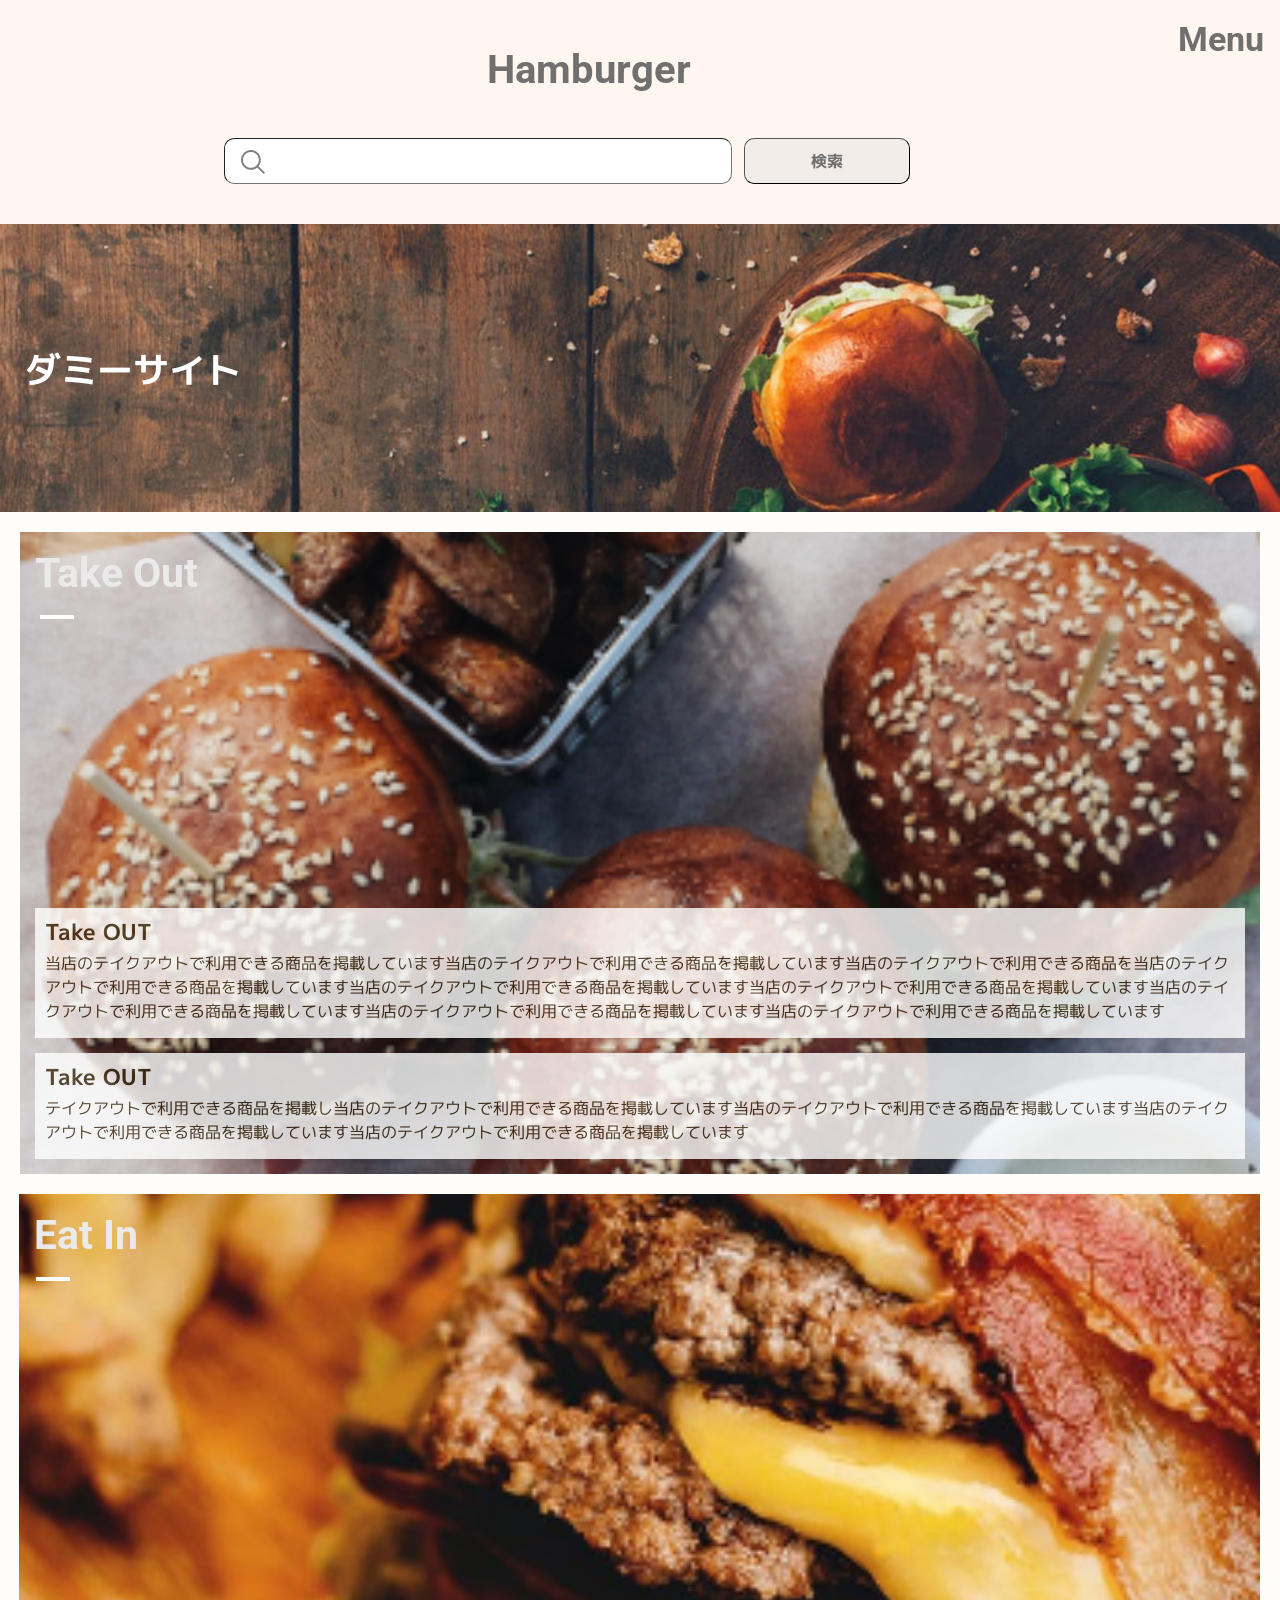
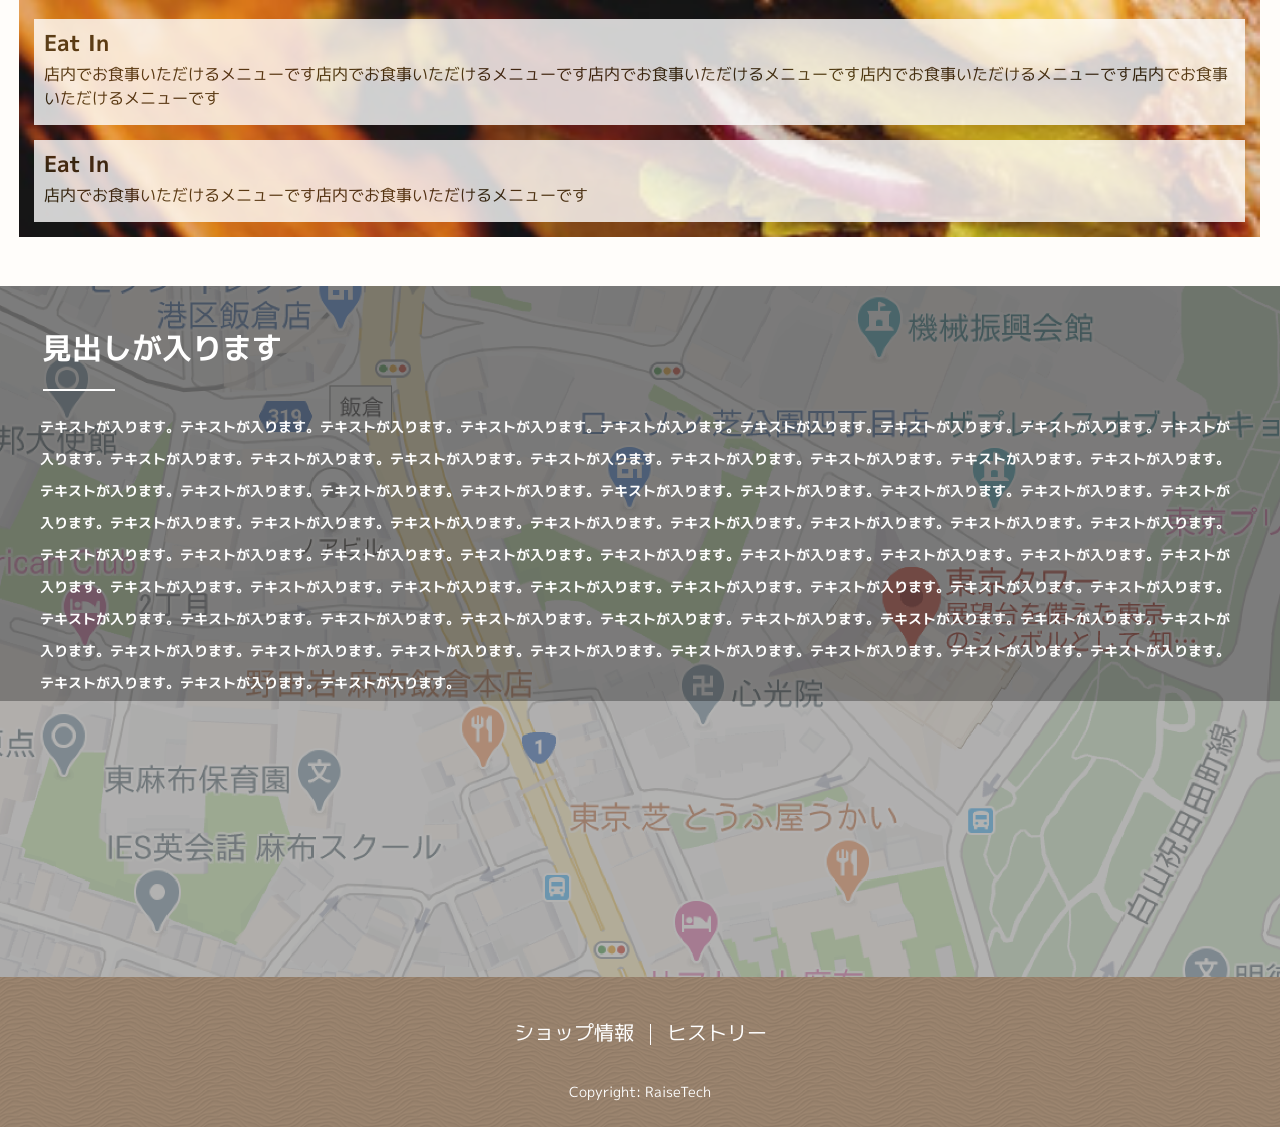
==== index.html @ 3d31ded5 "headerの編集(タブレット)" ====
<!DOCTYPE html>
<html lang="ja">

<head>
    <meta charset="UTF-8">
    <meta http-equiv="X-UA-Compatible" content="IE=edge">
    <meta name="viewport" content="width=device-width, initial-scale=1.0">
    <link rel="shortcut icon" href="img/favicon.ico">
    <link rel="stylesheet" href="css/reset.css">
    <link rel="stylesheet" href="css/style.css">
    <script src="./js/jquery-3.6.1.min.js"></script>
    <script src="./js/script.js"></script>
    <link rel="preconnect" href="https://fonts.googleapis.com">
    <link rel="preconnect" href="https://fonts.gstatic.com" crossorigin>
    <link href="https://fonts.googleapis.com/css2?family=Roboto:wght@700&display=swap" rel="stylesheet">
    <link href="https://fonts.googleapis.com/css2?family=M+PLUS+1p:wght@400;700&display=swap" rel="stylesheet">
    <link rel="stylesheet" href="https://use.fontawesome.com/releases/v5.15.4/css/all.css">
    <title>Hamburger Site</title>
</head>

<body>
    <article class="wrapper">
        <header class="l-header c-background-color--base">
            <div class="l-header__top">
                <h1 class="l-header__top__logo c-font-color--base c-font-family--robot c-font-weight--bold">
                    Hamburger
                </h1>
                <h3 class="l-header__top__menu c-font-weight--bold c-font-family--robot">
                    <span class="c-button--menu js-button is-click">Menu</span>
                </h3>
            </div>
            <div class="p-form-search">
                <form action="#" method="get" class="c-form-search">
                    <label for="#" class="screen-reader-text"></label>
                    <input type="search" class="c-form-search__keyword c-img--magnifying-glass" placeholder=" ">
                    <input type="submit" value="検索"
                        class="c-form-search__submit c-font-family--mplus1 c-font-color--base c-font-weight--bold">
                </form>
            </div>
        </header>

        <div class="side-wrapper">
            <aside class="l-sidebar js-trigger">
                <div class="l-sidebar__main">
                    <span class="menu-close js-button is-click"><i class="c-xmark"></i></span>
                    <h2 class="c-title--sidebar">Menu</h2>
                    <h3 class="c-title--sidebar__menu">バーガー</h3>
                    <ul class="c-text--sidebar">
                        <li>ハンバーガー</li>
                        <li>チーズバーガー</li>
                        <li>テリヤキバーガー</li>
                        <li>アボカドバーガー</li>
                        <li>フィッシュバーガー</li>
                        <li>ベーコンバーガー</li>
                        <li>チキンバーガー</li>
                    </ul>
                    <h3 class="c-title--sidebar__menu">サイド</h3>
                    <ul class="c-text--sidebar">
                        <li>ポテト</li>
                        <li>サラダ</li>
                        <li>ナゲット</li>
                        <li>コーン</li>
                    </ul>
                    <h3 class="c-title--sidebar__menu">ドリンク</h3>
                    <ul class="c-text--sidebar">
                        <li>コーラ</li>
                        <li>ファンタ</li>
                        <li>オレンジ</li>
                        <li>アップル</li>
                        <li>紅茶（Ice/Hot）</li>
                        <li>コーヒー（Ice/Hot）</li>
                    </ul>
                </div>
            </aside>
        </div>
        <main class="l-main">
            <article class="p-visual">
                <div class="p-visual--main">
                    <h2 class="c-title--main c-font-color--white c-font-family--mplus1 c-font-weight--bold">
                        ダミーサイト
                    </h2>
                </div>
                <ul class="p-visual--sub">
                    <li>
                        <div class="p-visual--sub--takeOut">
                            <h2
                                class="c-title--sub c-font-color--ea c-font-family--robot c-font-weight--bold c-title--underline">
                                Take Out
                            </h2>
                            <div class="sub-section">
                                <dl class="p-visual--sub--sentence c-background-color--white">
                                    <h3>
                                        <dt
                                            class="c-title--sentence c-font-color--3c c-font-family--mplus1 c-font-weight--bold">
                                            Take OUT</dt>
                                    </h3>
                                    <h4>
                                        <dd
                                            class="c-text--sub c-font-weight--normal c-font-color--3c c-font-family--mplus1">
                                            当店のテイクアウトで利用できる商品を掲載しています当店のテイクアウトで利用できる商品を掲載しています当店のテイクアウトで利用できる商品を当店のテイクアウトで利用できる商品を掲載しています当店のテイクアウトで利用できる商品を掲載しています当店のテイクアウトで利用できる商品を掲載しています当店のテイクアウトで利用できる商品を掲載しています当店のテイクアウトで利用できる商品を掲載しています当店のテイクアウトで利用できる商品を掲載しています
                                        </dd>
                                    </h4>
                                </dl>
                                <dl class="p-visual--sub--sentence c-background-color--white">
                                    <h3>
                                        <dt
                                            class="c-title--sentence c-font-color--3c c-font-family--mplus1 c-font-weight--bold">
                                            Take OUT</dt>
                                    </h3>
                                    <h4>
                                        <dd
                                            class="c-text--sub c-font-weight--normal c-font-color--3c c-font-family--mplus1">
                                            テイクアウトで利用できる商品を掲載し当店のテイクアウトで利用できる商品を掲載しています当店のテイクアウトで利用できる商品を掲載しています当店のテイクアウトで利用できる商品を掲載しています当店のテイクアウトで利用できる商品を掲載しています
                                        </dd>
                                    </h4>
                                </dl>
                            </div>
                        </div>
                    </li>
                    <li>
                        <div class="p-visual--sub--eatIn">
                            <h2
                                class="c-title--sub c-font-color--ea c-font-family--robot c-font-weight--bold c-title--underline">
                                Eat In
                            </h2>
                            <div class="sub-section">
                                <dl class="p-visual--sub--sentence c-background-color--white">
                                    <h3>
                                        <dt
                                            class="c-title--sentence c-font-color--3c c-font-family--mplus1 c-font-weight--bold">
                                            Eat In</dt>
                                    </h3>
                                    <h4>
                                        <dd
                                            class="c-text--sub c-font-weight--normal c-font-color--3c c-font-family--mplus1">
                                            店内でお食事いただけるメニューです店内でお食事いただけるメニューです店内でお食事いただけるメニューです店内でお食事いただけるメニューです店内でお食事いただけるメニューです
                                        </dd>
                                    </h4>
                                </dl>
                                <dl class="p-visual--sub--sentence c-background-color--white">
                                    <h3>
                                        <dt
                                            class="c-title--sentence c-font-color--3c c-font-family--mplus1 c-font-weight--bold">
                                            Eat In</dt>
                                    </h3>
                                    <h4>
                                        <dd
                                            class="c-text--sub c-font-weight--normal c-font-color--3c c-font-family--mplus1">
                                            店内でお食事いただけるメニューです店内でお食事いただけるメニューです</dd>
                                    </h4>
                                </dl>
                            </div>
                        </div>
                    </li>
                </ul>
            </article>

            <section class="p-access">
                <div class="p-access--map c-background--map c-background--overlay">
                    <h2 class="c-title--access c-font-family--mplus1 c-font-weight--bold c-title--underline">見出しが入ります
                    </h2>
                    <h4 class="c-text--access c-font-weight--bold c-font-family--mplus1">
                        テキストが入ります。テキストが入ります。テキストが入ります。テキストが入ります。テキストが入ります。テキストが入ります。テキストが入ります。テキストが入ります。テキストが入ります。テキストが入ります。テキストが入ります。テキストが入ります。テキストが入ります。テキストが入ります。テキストが入ります。テキストが入ります。テキストが入ります。テキストが入ります。テキストが入ります。テキストが入ります。テキストが入ります。テキストが入ります。テキストが入ります。テキストが入ります。テキストが入ります。テキストが入ります。テキストが入ります。テキストが入ります。テキストが入ります。テキストが入ります。テキストが入ります。テキストが入ります。テキストが入ります。テキストが入ります。テキストが入ります。テキストが入ります。テキストが入ります。テキストが入ります。テキストが入ります。テキストが入ります。テキストが入ります。テキストが入ります。テキストが入ります。テキストが入ります。テキストが入ります。テキストが入ります。テキストが入ります。テキストが入ります。テキストが入ります。テキストが入ります。テキストが入ります。テキストが入ります。テキストが入ります。テキストが入ります。テキストが入ります。テキストが入ります。テキストが入ります。テキストが入ります。テキストが入ります。テキストが入ります。テキストが入ります。テキストが入ります。テキストが入ります。テキストが入ります。テキストが入ります。テキストが入ります。テキストが入ります。テキストが入ります。テキストが入ります。テキストが入ります。テキストが入ります。
                    </h4>
                </div>
            </section>
        </main>

        <footer class="l-footer c-background--footer">
            <ul class="l-footer--menu c-title--footer c-font-family--mplus1">
                <li class="c-title--vertical-line">ショップ情報</li>
                <li>ヒストリー</li>
            </ul>
            <small class="c-text--copy-right c-font-family--mplus1 c-font-weight--normal">Copyright: RaiseTech</small>
        </footer>
    </article>
</body>

</html>
---- css/style.css ----
*,
*::before,
*::after {
  box-sizing: border-box;
}

body,
h1,
h2,
h3,
h4,
p,
figure,
blockquote,
dl,
dd {
  margin: 0;
}

ul[role=list],
ol[role=list] {
  list-style: none;
}

html:focus-within {
  scroll-behavior: smooth;
}

body {
  min-height: 100vh;
  text-rendering: optimizeSpeed;
  line-height: 1.5;
}

a:not([class]) {
  text-decoration-skip-ink: auto;
}

img,
picture {
  max-width: 100%;
  display: block;
}

input,
button,
textarea,
select {
  font: inherit;
}

@media (prefers-reduced-motion: reduce) {
  html:focus-within {
    scroll-behavior: auto;
  }
  *,
*::before,
*::after {
    animation-duration: 0.01ms !important;
    animation-iteration-count: 1 !important;
    transition-duration: 0.01ms !important;
    scroll-behavior: auto !important;
  }
}
*,
*:before,
*:after {
  -webkit-box-sizing: border-box;
  box-sizing: border-box;
}

body {
  -webkit-font-feature-settings: "palt";
  font-feature-settings: "palt";
  -webkit-text-size-adjust: 100%;
  text-size-adjust: 100%;
  font-size: 16px;
}

.wrapper {
  width: 100%;
  height: 100%;
}

img {
  max-width: 100%;
  height: auto;
  vertical-align: bottom;
}

ul {
  padding-inline-start: 0px;
  margin-block-start: 0em;
  margin-block-end: 0em;
  list-style-type: none;
}

/* border */
/* font-color */
.l-footer {
  text-align: center;
}
.l-footer--menu {
  display: flex;
  justify-content: center;
  padding: 40px 62px 0 63px;
}
.l-footer--menu .c-title--vertical-line::after {
  width: 0.09375rem;
  height: 70%;
  margin: 0 1rem;
  position: relative;
  top: 15%;
}
.l-footer .c-text--copy-right {
  display: inline-block;
  margin-top: 34px;
  margin-bottom: 30px;
}

.c-background--footer {
  height: 9.375rem;
}

.l-header {
  width: 100%;
  height: 8%;
}
.l-header__top {
  display: flex;
}
.l-header__top__logo {
  font-size: 40px;
  margin: 40px 0 38px 86px;
  margin-left: auto;
}
.l-header__top__menu {
  margin-top: 14px;
  margin-right: 16px;
  margin-left: auto;
}
.l-header__top__menu .c-button--menu {
  font-size: 20px;
}
@media (min-width: 768px) {
  .l-header__top__menu .c-button--menu {
    font-size: 34px;
  }
}
.l-header .p-form-search {
  padding-bottom: 40px;
}
.l-header .p-form-search .c-form-search {
  display: flex;
  justify-content: center;
  margin-left: 24px;
}
@media (min-width: 768px) {
  .l-header .p-form-search .c-form-search {
    justify-content: inherit;
    width: 65%;
    margin: 0 auto;
  }
}
.l-header .p-form-search .c-form-search .c-form-search__keyword {
  width: 61%;
  height: 2.875rem;
  border-radius: 10px;
  border-width: 1px;
  margin-right: 12px;
}
.l-header .p-form-search .c-form-search .c-form-search__keyword:focus {
  background-image: none;
}
.l-header .p-form-search .c-form-search .c-form-search__keyword:not(:placeholder-shown) {
  background-image: none;
}
.l-header .p-form-search .c-form-search .c-img--magnifying-glass {
  font-size: 24px;
  background-position: 16px 11px;
}
.l-header .p-form-search .c-form-search .c-form-search__submit {
  width: 20%;
  height: 2.875rem;
  background-color: #f2ede9;
  border-radius: 10px;
  border-width: 1px;
}

.l-main {
  height: auto;
  background-color: #fffdfa;
}
.l-main .p-visual--main .c-title--main {
  padding: 119px 134px 115px 25px;
}
.l-main .p-visual--sub {
  list-style: none;
}
.l-main .p-visual--sub--takeOut {
  position: relative;
}
.l-main .p-visual--sub--takeOut .c-title--sub {
  margin-left: 15px;
  padding-top: 11px;
  margin-bottom: auto;
}
.l-main .p-visual--sub--takeOut .sub-section {
  display: flex;
  flex-direction: column;
  margin: 0 15px;
}
.l-main .p-visual--sub--takeOut .sub-section .c-title--sentence {
  padding-top: 7px;
  padding-left: 10px;
}
.l-main .p-visual--sub--takeOut .sub-section .c-text--sub {
  margin: 3px 10px 15px;
}
.l-main .p-visual--sub--takeOut > .c-title--underline::after {
  width: 2.118125rem;
  height: 0.25rem;
  bottom: -2rem;
  right: 10.5rem;
}
.l-main .p-visual--sub--eatIn {
  position: relative;
}
.l-main .p-visual--sub--eatIn .c-title--sub {
  margin-left: 15px;
  padding-top: 11px;
  margin-bottom: auto;
}
.l-main .p-visual--sub--eatIn .sub-section {
  margin: 0 15px;
  display: flex;
  flex-direction: column;
}
.l-main .p-visual--sub--eatIn .sub-section .c-title--sentence {
  padding-top: 7px;
  padding-left: 10px;
}
.l-main .p-visual--sub--eatIn .sub-section .c-text--sub {
  margin: 3px 11px 15px 10px;
}
.l-main .p-visual--sub--eatIn > .c-title--underline::after {
  width: 33.89px;
  height: 4px;
  bottom: -2rem;
  left: -7rem;
}
.l-main .p-visual--sub--sentence {
  margin-bottom: 15px;
}
.l-main .p-access {
  position: relative;
}
.l-main .p-access .c-background--map .c-title--access {
  position: inherit;
  z-index: 3;
}
.l-main .p-access .c-background--map .c-title--underline {
  position: inherit;
}

.side-wrapper {
  width: auto;
  height: auto;
  display: flex;
  position: absolute;
  top: 0;
  left: 100%;
}
.side-wrapper .l-sidebar {
  visibility: hidden;
  display: flex;
  justify-content: flex-end;
  height: 100vh;
  transition: 0.5s;
}
.side-wrapper .l-sidebar .menu-close {
  display: flex;
  justify-content: flex-end;
  line-height: normal;
}
.side-wrapper .l-sidebar .c-xmark::before {
  display: inline-block;
  color: #707070;
  margin-top: 25px;
  margin-right: 17px;
  font-size: 2.5rem;
  -webkit-text-stroke-width: 4px;
  -webkit-font-smoothing: antialiased;
  -webkit-text-stroke-color: #f2ede9;
}
.side-wrapper .l-sidebar__main {
  width: 100vw;
  height: 100%;
  overflow: scroll;
  background: linear-gradient(to right, rgba(0, 0, 0, 0.5) 0%, rgba(0, 0, 0, 0.5) 12.5%, #f2ede9 12.5%, #f2ede9 100%);
}
.side-wrapper .l-sidebar__main .c-title--sidebar {
  display: none;
}
.side-wrapper .l-sidebar__main .c-title--sidebar__menu {
  margin: 3rem 0 0 20%;
}
.side-wrapper .l-sidebar__main .c-title--sidebar__menu:first-of-type {
  margin-top: 212px;
}
.side-wrapper .l-sidebar__main .c-text--sidebar {
  margin: 40px 22px auto 21.5%;
}
.side-wrapper .l-sidebar__main .c-text--sidebar > li {
  margin-bottom: 23px;
}

.c-background-color--base {
  background-color: #fff7ef;
}
.c-background-color--white {
  background-color: #fff;
}
.c-background--map {
  background-image: url(/images/front/map-sp-full.png);
  background-repeat: no-repeat;
  background-position: center;
}
.c-background--overlay::after {
  content: "";
  display: block;
}
.c-background--footer {
  background-image: url(/images/common/footer.png);
}

.c-button--menu {
  cursor: pointer;
  color: #707070;
}

.c-font-color--base {
  color: #707070;
}
.c-font-color--white {
  color: #ffffff;
}
.c-font-color--ea {
  color: #eaeaea;
}
.c-font-color--3c {
  color: #3c2a10;
}
.c-font-weight--bold {
  font-weight: bold;
}
.c-font-weight--normal {
  font-weight: normal;
}
.c-font-family--robot {
  font-family: "Roboto", sans-serif;
}
.c-font-family--mplus1 {
  font-family: "M PLUS 1p", sans-serif;
}

.c-img--magnifying-glass {
  background-image: url(/images/common/search.png);
  background-repeat: no-repeat;
}

.c-xmark::before {
  content: "\f00d";
  font-family: "Font Awesome 5 Free";
  font-weight: 900;
  font-style: normal;
  cursor: pointer;
}

.c-flex {
  display: flex;
}

.c-title--main {
  font-size: 36px;
}
.c-title--sub {
  font-size: 41px;
}
.c-title--sentence {
  font-size: 22px;
}
.c-title--underline::after {
  content: "";
  display: inline-block;
  background-color: #ffffff;
  font-weight: bold;
  position: relative;
}
.c-title--vertical-line::after {
  content: "";
  display: inline-block;
  background-color: #fff;
}
.c-title--access {
  font-size: 30px;
  color: #ffffff;
}
.c-title--footer {
  font-size: 20px;
  color: #ffffff;
}
.c-title--sidebar {
  font-size: 34px;
  font-family: "Roboto", sans-serif;
  font-weight: bold;
  color: #707070;
}
@media (max-width: 1024px) {
  .c-title--sidebar {
    display: none;
  }
}
.c-title--sidebar__menu {
  font-size: 24px;
  font-family: "M PLUS 1p", sans-serif;
  font-weight: bold;
  color: #707070;
}

.c-text--sub {
  font-size: 16px;
}
.c-text--access {
  font-size: 14px;
  color: #ffffff;
  display: inline-block;
}
.c-text--copy-right {
  font-size: 14px;
  color: #ffffff;
  text-align: center;
}
.c-text--sidebar {
  font-size: 20px;
  font-family: "M PLUS 1p", sans-serif;
  color: #707070;
}

.c-display--inline-b {
  display: inline-block;
}

.p-visual--main {
  background-image: url(/images/front/main-visual-pc.png);
  background-size: cover;
  background-position: center;
  margin-bottom: 20px;
}
.p-visual--sub--takeOut {
  background-image: url(/images/front/burger-01-sp.png);
  background-position: center;
  background-size: cover;
  height: auto;
  min-height: 642px;
  margin: 0 20px 20px;
  display: flex;
  flex-flow: column;
  justify-content: flex-end;
  gap: 4rem;
}
.p-visual--sub--sentence {
  height: 7.75rem;
  opacity: 0.8;
  display: inline-block;
  height: auto;
}
.p-visual--sub--eatIn {
  background-image: url(/images/front/burger-02-sp.png);
  background-position: center;
  background-size: cover;
  height: auto;
  min-height: 643px;
  margin: 0 20px 49px 19px;
  display: flex;
  flex-flow: column;
  justify-content: flex-end;
  gap: 4rem;
}

.p-access .c-background--map {
  background-size: cover;
  display: inline-block;
  height: auto;
  min-height: 691px;
  position: relative;
  z-index: 1;
}
.p-access--map::before {
  content: "";
  display: block;
  background-color: rgba(0, 0, 0, 0.3);
  position: absolute;
  top: 0;
  width: 100%;
  height: 60%;
}
.p-access--map .c-title--access {
  padding-top: 40px;
  margin-left: 42px;
}
.p-access--map .c-title--underline::after {
  width: 4.5rem;
  height: 2px;
  bottom: -2rem;
  left: -15.5rem;
  background-color: #ffffff;
}
.p-access--map .c-text--access {
  display: inline-block;
  height: auto;
  line-height: 2rem;
  margin: 2.5rem 40px 51px;
  position: inherit;
  z-index: 3;
}
.p-access .c-background--overlay::after {
  position: absolute;
  top: 0;
  width: 100%;
  height: 100%;
  background-color: rgba(0, 0, 0, 0.3);
}

/* foundation */
/* layout */
/* object */

/*# sourceMappingURL=style.css.map */
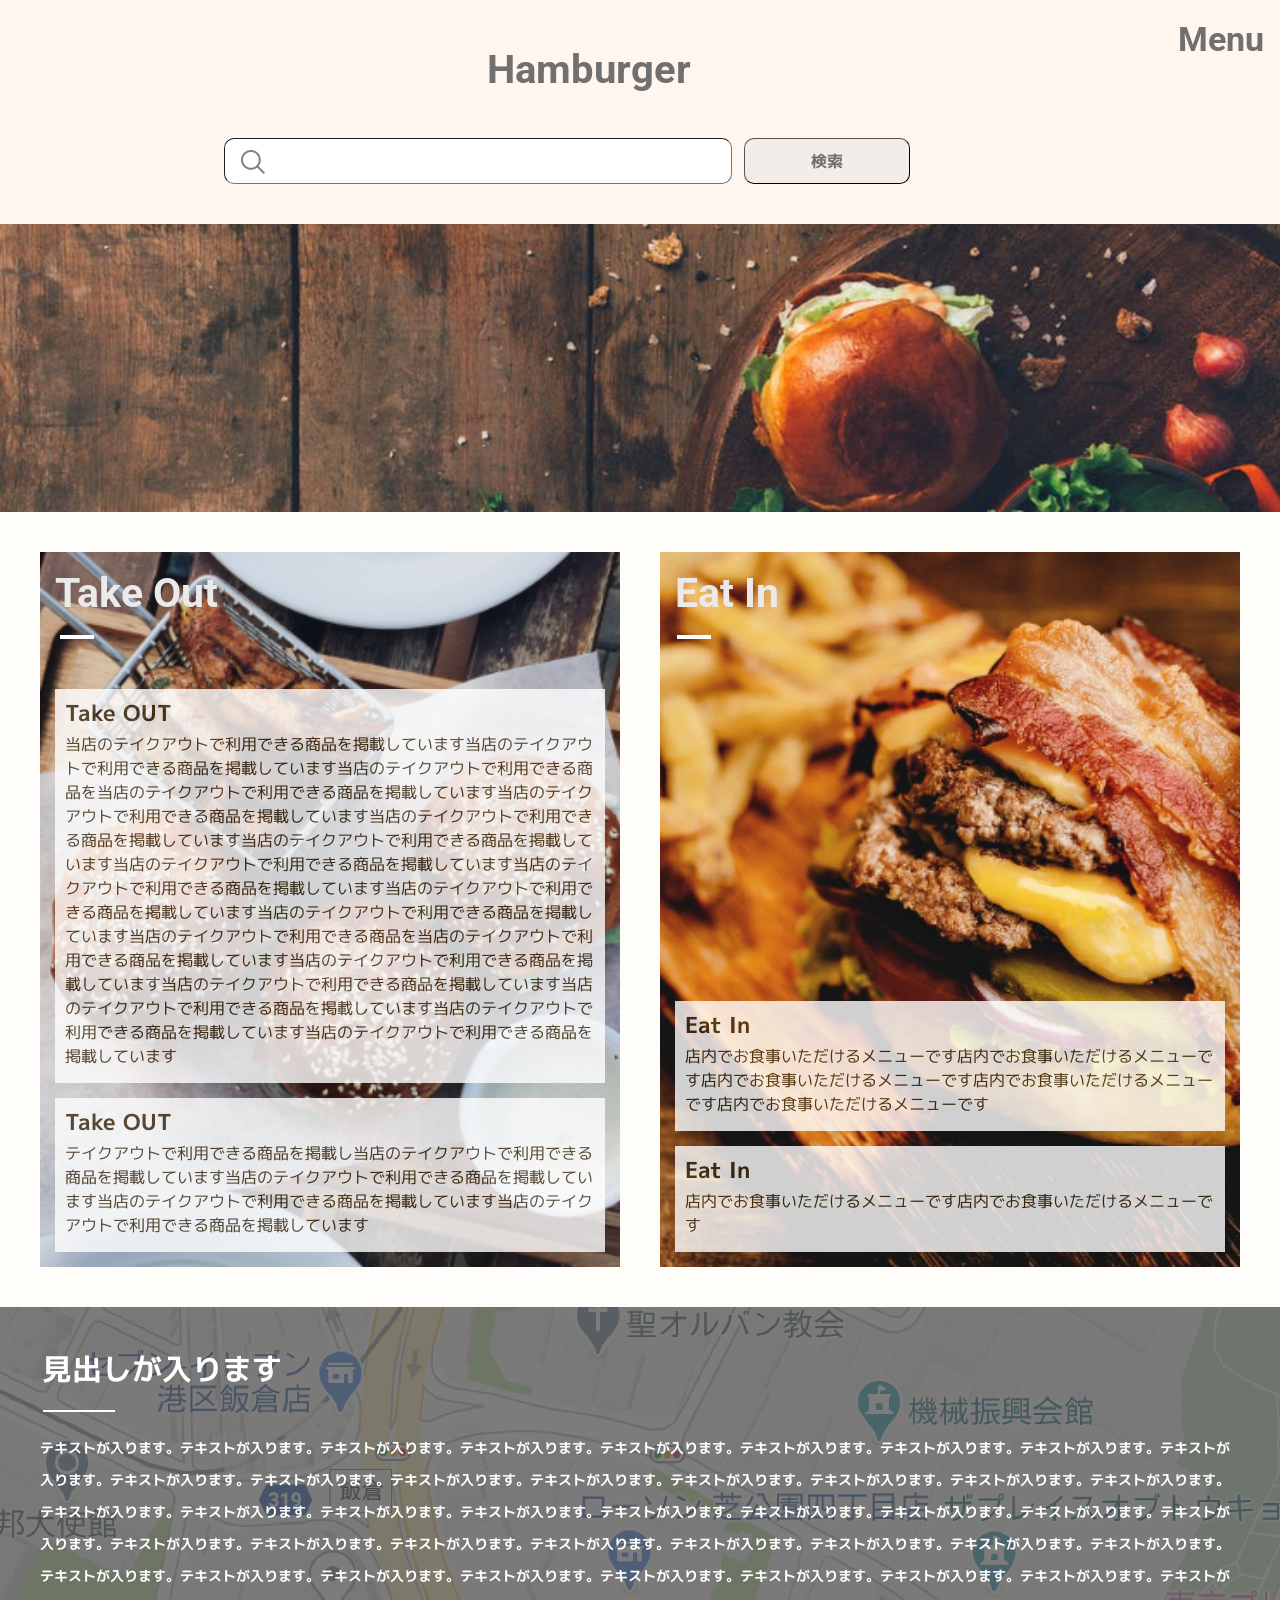
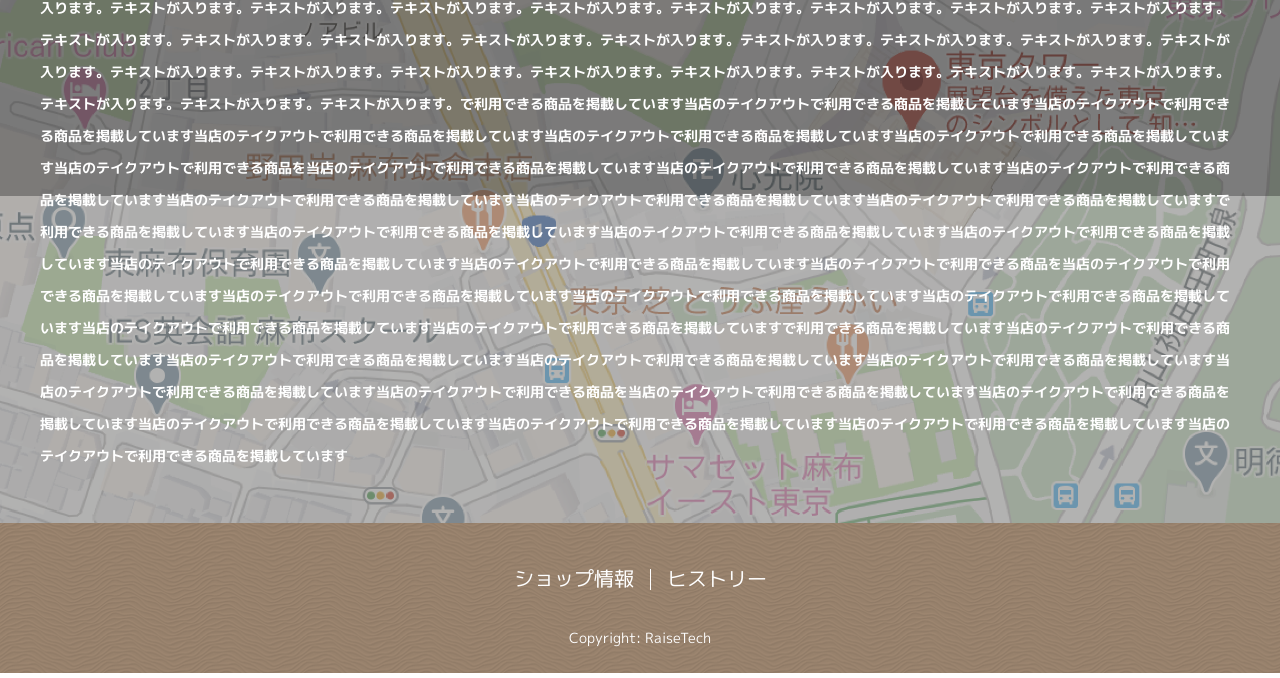
==== commit 98ff6264: "_main.scssの編集(タブレット)" ====
--- a/index.html
+++ b/index.html
@@ -97,7 +97,7 @@
                                     <h4>
                                         <dd
                                             class="c-text--sub c-font-weight--normal c-font-color--3c c-font-family--mplus1">
-                                            当店のテイクアウトで利用できる商品を掲載しています当店のテイクアウトで利用できる商品を掲載しています当店のテイクアウトで利用できる商品を当店のテイクアウトで利用できる商品を掲載しています当店のテイクアウトで利用できる商品を掲載しています当店のテイクアウトで利用できる商品を掲載しています当店のテイクアウトで利用できる商品を掲載しています当店のテイクアウトで利用できる商品を掲載しています当店のテイクアウトで利用できる商品を掲載しています
+                                            当店のテイクアウトで利用できる商品を掲載しています当店のテイクアウトで利用できる商品を掲載しています当店のテイクアウトで利用できる商品を当店のテイクアウトで利用できる商品を掲載しています当店のテイクアウトで利用できる商品を掲載しています当店のテイクアウトで利用できる商品を掲載しています当店のテイクアウトで利用できる商品を掲載しています当店のテイクアウトで利用できる商品を掲載しています当店のテイクアウトで利用できる商品を掲載しています当店のテイクアウトで利用できる商品を掲載しています当店のテイクアウトで利用できる商品を掲載しています当店のテイクアウトで利用できる商品を当店のテイクアウトで利用できる商品を掲載しています当店のテイクアウトで利用できる商品を掲載しています当店のテイクアウトで利用できる商品を掲載しています当店のテイクアウトで利用できる商品を掲載しています当店のテイクアウトで利用できる商品を掲載しています当店のテイクアウトで利用できる商品を掲載しています
                                         </dd>
                                     </h4>
                                 </dl>
@@ -160,7 +160,7 @@
                     <h2 class="c-title--access c-font-family--mplus1 c-font-weight--bold c-title--underline">見出しが入ります
                     </h2>
                     <h4 class="c-text--access c-font-weight--bold c-font-family--mplus1">
-                        テキストが入ります。テキストが入ります。テキストが入ります。テキストが入ります。テキストが入ります。テキストが入ります。テキストが入ります。テキストが入ります。テキストが入ります。テキストが入ります。テキストが入ります。テキストが入ります。テキストが入ります。テキストが入ります。テキストが入ります。テキストが入ります。テキストが入ります。テキストが入ります。テキストが入ります。テキストが入ります。テキストが入ります。テキストが入ります。テキストが入ります。テキストが入ります。テキストが入ります。テキストが入ります。テキストが入ります。テキストが入ります。テキストが入ります。テキストが入ります。テキストが入ります。テキストが入ります。テキストが入ります。テキストが入ります。テキストが入ります。テキストが入ります。テキストが入ります。テキストが入ります。テキストが入ります。テキストが入ります。テキストが入ります。テキストが入ります。テキストが入ります。テキストが入ります。テキストが入ります。テキストが入ります。テキストが入ります。テキストが入ります。テキストが入ります。テキストが入ります。テキストが入ります。テキストが入ります。テキストが入ります。テキストが入ります。テキストが入ります。テキストが入ります。テキストが入ります。テキストが入ります。テキストが入ります。テキストが入ります。テキストが入ります。テキストが入ります。テキストが入ります。テキストが入ります。テキストが入ります。テキストが入ります。テキストが入ります。テキストが入ります。テキストが入ります。テキストが入ります。テキストが入ります。
+                        テキストが入ります。テキストが入ります。テキストが入ります。テキストが入ります。テキストが入ります。テキストが入ります。テキストが入ります。テキストが入ります。テキストが入ります。テキストが入ります。テキストが入ります。テキストが入ります。テキストが入ります。テキストが入ります。テキストが入ります。テキストが入ります。テキストが入ります。テキストが入ります。テキストが入ります。テキストが入ります。テキストが入ります。テキストが入ります。テキストが入ります。テキストが入ります。テキストが入ります。テキストが入ります。テキストが入ります。テキストが入ります。テキストが入ります。テキストが入ります。テキストが入ります。テキストが入ります。テキストが入ります。テキストが入ります。テキストが入ります。テキストが入ります。テキストが入ります。テキストが入ります。テキストが入ります。テキストが入ります。テキストが入ります。テキストが入ります。テキストが入ります。テキストが入ります。テキストが入ります。テキストが入ります。テキストが入ります。テキストが入ります。テキストが入ります。テキストが入ります。テキストが入ります。テキストが入ります。テキストが入ります。テキストが入ります。テキストが入ります。テキストが入ります。テキストが入ります。テキストが入ります。テキストが入ります。テキストが入ります。テキストが入ります。テキストが入ります。テキストが入ります。テキストが入ります。テキストが入ります。テキストが入ります。テキストが入ります。テキストが入ります。テキストが入ります。テキストが入ります。テキストが入ります。で利用できる商品を掲載しています当店のテイクアウトで利用できる商品を掲載しています当店のテイクアウトで利用できる商品を掲載しています当店のテイクアウトで利用できる商品を掲載しています当店のテイクアウトで利用できる商品を掲載しています当店のテイクアウトで利用できる商品を掲載しています当店のテイクアウトで利用できる商品を当店のテイクアウトで利用できる商品を掲載しています当店のテイクアウトで利用できる商品を掲載しています当店のテイクアウトで利用できる商品を掲載しています当店のテイクアウトで利用できる商品を掲載しています当店のテイクアウトで利用できる商品を掲載しています当店のテイクアウトで利用できる商品を掲載していますで利用できる商品を掲載しています当店のテイクアウトで利用できる商品を掲載しています当店のテイクアウトで利用できる商品を掲載しています当店のテイクアウトで利用できる商品を掲載しています当店のテイクアウトで利用できる商品を掲載しています当店のテイクアウトで利用できる商品を掲載しています当店のテイクアウトで利用できる商品を当店のテイクアウトで利用できる商品を掲載しています当店のテイクアウトで利用できる商品を掲載しています当店のテイクアウトで利用できる商品を掲載しています当店のテイクアウトで利用できる商品を掲載しています当店のテイクアウトで利用できる商品を掲載しています当店のテイクアウトで利用できる商品を掲載していますで利用できる商品を掲載しています当店のテイクアウトで利用できる商品を掲載しています当店のテイクアウトで利用できる商品を掲載しています当店のテイクアウトで利用できる商品を掲載しています当店のテイクアウトで利用できる商品を掲載しています当店のテイクアウトで利用できる商品を掲載しています当店のテイクアウトで利用できる商品を当店のテイクアウトで利用できる商品を掲載しています当店のテイクアウトで利用できる商品を掲載しています当店のテイクアウトで利用できる商品を掲載しています当店のテイクアウトで利用できる商品を掲載しています当店のテイクアウトで利用できる商品を掲載しています当店のテイクアウトで利用できる商品を掲載しています
                     </h4>
                 </div>
             </section>
--- a/css/style.css
+++ b/css/style.css
@@ -142,7 +142,7 @@
 .l-header__top__menu .c-button--menu {
   font-size: 20px;
 }
-@media (min-width: 768px) {
+@media screen and (min-width: 768px) {
   .l-header__top__menu .c-button--menu {
     font-size: 34px;
   }
@@ -155,7 +155,7 @@
   justify-content: center;
   margin-left: 24px;
 }
-@media (min-width: 768px) {
+@media screen and (min-width: 768px) {
   .l-header .p-form-search .c-form-search {
     justify-content: inherit;
     width: 65%;
@@ -194,11 +194,22 @@
 .l-main .p-visual--main .c-title--main {
   padding: 119px 134px 115px 25px;
 }
+@media screen and (min-width: 768px) {
+  .l-main .p-visual--main .c-title--main {
+    visibility: hidden;
+  }
+}
 .l-main .p-visual--sub {
   list-style: none;
+  width: 100%;
 }
 .l-main .p-visual--sub--takeOut {
   position: relative;
+}
+@media screen and (min-width: 768px) {
+  .l-main .p-visual--sub--takeOut {
+    width: calc(50vw - 60px);
+  }
 }
 .l-main .p-visual--sub--takeOut .c-title--sub {
   margin-left: 15px;
@@ -225,6 +236,11 @@
 }
 .l-main .p-visual--sub--eatIn {
   position: relative;
+}
+@media screen and (min-width: 768px) {
+  .l-main .p-visual--sub--eatIn {
+    width: calc(50vw - 60px);
+  }
 }
 .l-main .p-visual--sub--eatIn .c-title--sub {
   margin-left: 15px;
@@ -457,6 +473,22 @@
   background-position: center;
   margin-bottom: 20px;
 }
+@media screen and (min-width: 768px) {
+  .p-visual--main {
+    margin-bottom: 40px;
+  }
+}
+@media screen and (min-width: 768px) {
+  .p-visual--sub {
+    display: flex;
+    justify-content: space-around;
+    margin-bottom: 40px;
+  }
+  .p-visual--sub > li {
+    display: flex;
+    flex: 1 0 auto;
+  }
+}
 .p-visual--sub--takeOut {
   background-image: url(/images/front/burger-01-sp.png);
   background-position: center;
@@ -469,6 +501,12 @@
   justify-content: flex-end;
   gap: 4rem;
 }
+@media screen and (min-width: 768px) {
+  .p-visual--sub--takeOut {
+    margin: inherit;
+    margin: 0 40px;
+  }
+}
 .p-visual--sub--sentence {
   height: 7.75rem;
   opacity: 0.8;
@@ -486,6 +524,12 @@
   flex-flow: column;
   justify-content: flex-end;
   gap: 4rem;
+}
+@media screen and (min-width: 768px) {
+  .p-visual--sub--eatIn {
+    margin: inherit;
+    margin-right: 40px;
+  }
 }
 
 .p-access .c-background--map {
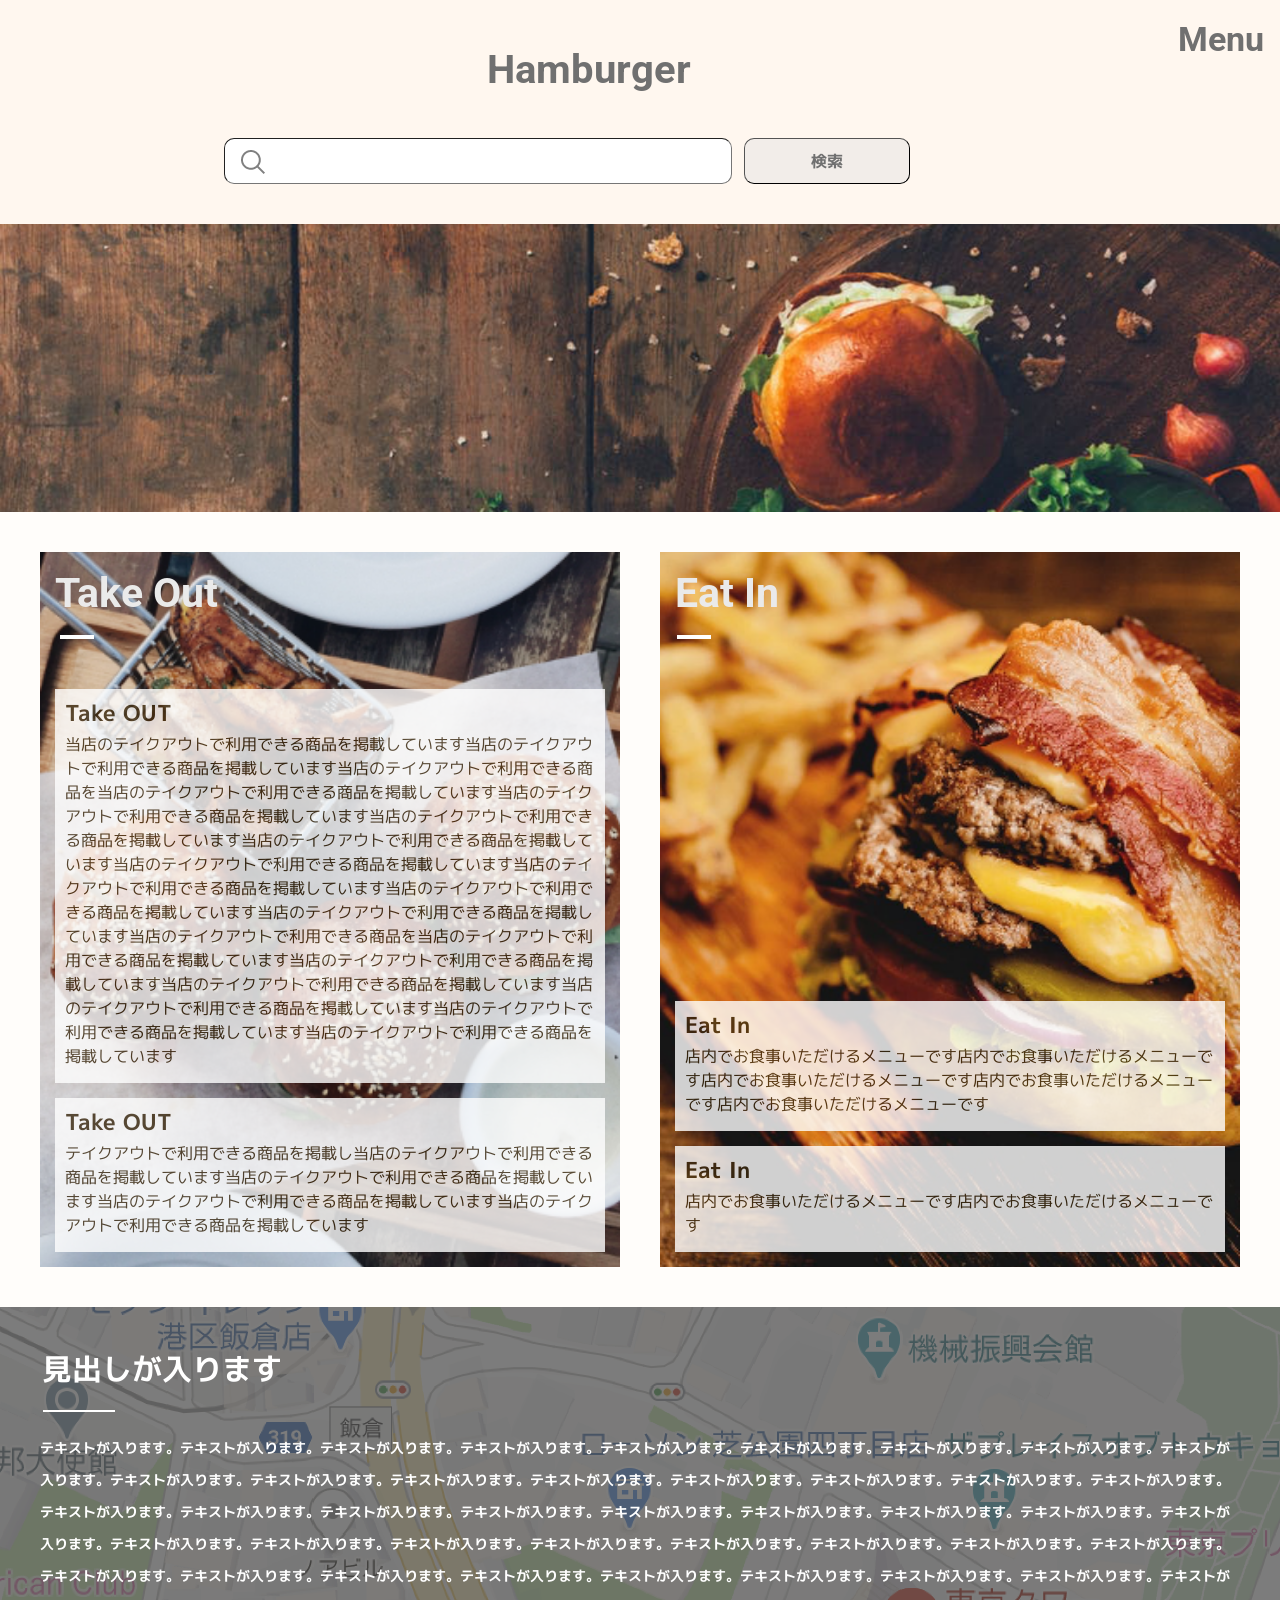
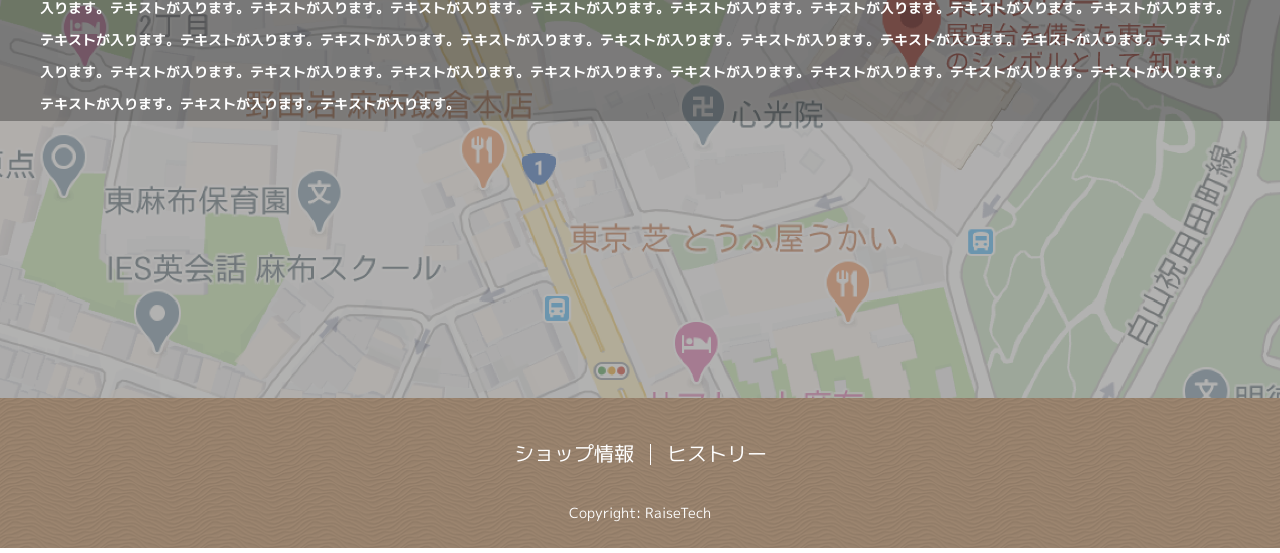
==== commit a57a15c6: "sidebarの編集(修正)" ====
--- a/index.html
+++ b/index.html
@@ -19,7 +19,7 @@
 </head>
 
 <body>
-    <article class="wrapper">
+    <article class="wrapper u-background--overlay">
         <header class="l-header c-background-color--base">
             <div class="l-header__top">
                 <h1 class="l-header__top__logo c-font-color--base c-font-family--robot c-font-weight--bold">
@@ -160,7 +160,7 @@
                     <h2 class="c-title--access c-font-family--mplus1 c-font-weight--bold c-title--underline">見出しが入ります
                     </h2>
                     <h4 class="c-text--access c-font-weight--bold c-font-family--mplus1">
-                        テキストが入ります。テキストが入ります。テキストが入ります。テキストが入ります。テキストが入ります。テキストが入ります。テキストが入ります。テキストが入ります。テキストが入ります。テキストが入ります。テキストが入ります。テキストが入ります。テキストが入ります。テキストが入ります。テキストが入ります。テキストが入ります。テキストが入ります。テキストが入ります。テキストが入ります。テキストが入ります。テキストが入ります。テキストが入ります。テキストが入ります。テキストが入ります。テキストが入ります。テキストが入ります。テキストが入ります。テキストが入ります。テキストが入ります。テキストが入ります。テキストが入ります。テキストが入ります。テキストが入ります。テキストが入ります。テキストが入ります。テキストが入ります。テキストが入ります。テキストが入ります。テキストが入ります。テキストが入ります。テキストが入ります。テキストが入ります。テキストが入ります。テキストが入ります。テキストが入ります。テキストが入ります。テキストが入ります。テキストが入ります。テキストが入ります。テキストが入ります。テキストが入ります。テキストが入ります。テキストが入ります。テキストが入ります。テキストが入ります。テキストが入ります。テキストが入ります。テキストが入ります。テキストが入ります。テキストが入ります。テキストが入ります。テキストが入ります。テキストが入ります。テキストが入ります。テキストが入ります。テキストが入ります。テキストが入ります。テキストが入ります。テキストが入ります。テキストが入ります。テキストが入ります。で利用できる商品を掲載しています当店のテイクアウトで利用できる商品を掲載しています当店のテイクアウトで利用できる商品を掲載しています当店のテイクアウトで利用できる商品を掲載しています当店のテイクアウトで利用できる商品を掲載しています当店のテイクアウトで利用できる商品を掲載しています当店のテイクアウトで利用できる商品を当店のテイクアウトで利用できる商品を掲載しています当店のテイクアウトで利用できる商品を掲載しています当店のテイクアウトで利用できる商品を掲載しています当店のテイクアウトで利用できる商品を掲載しています当店のテイクアウトで利用できる商品を掲載しています当店のテイクアウトで利用できる商品を掲載していますで利用できる商品を掲載しています当店のテイクアウトで利用できる商品を掲載しています当店のテイクアウトで利用できる商品を掲載しています当店のテイクアウトで利用できる商品を掲載しています当店のテイクアウトで利用できる商品を掲載しています当店のテイクアウトで利用できる商品を掲載しています当店のテイクアウトで利用できる商品を当店のテイクアウトで利用できる商品を掲載しています当店のテイクアウトで利用できる商品を掲載しています当店のテイクアウトで利用できる商品を掲載しています当店のテイクアウトで利用できる商品を掲載しています当店のテイクアウトで利用できる商品を掲載しています当店のテイクアウトで利用できる商品を掲載していますで利用できる商品を掲載しています当店のテイクアウトで利用できる商品を掲載しています当店のテイクアウトで利用できる商品を掲載しています当店のテイクアウトで利用できる商品を掲載しています当店のテイクアウトで利用できる商品を掲載しています当店のテイクアウトで利用できる商品を掲載しています当店のテイクアウトで利用できる商品を当店のテイクアウトで利用できる商品を掲載しています当店のテイクアウトで利用できる商品を掲載しています当店のテイクアウトで利用できる商品を掲載しています当店のテイクアウトで利用できる商品を掲載しています当店のテイクアウトで利用できる商品を掲載しています当店のテイクアウトで利用できる商品を掲載しています
+                        テキストが入ります。テキストが入ります。テキストが入ります。テキストが入ります。テキストが入ります。テキストが入ります。テキストが入ります。テキストが入ります。テキストが入ります。テキストが入ります。テキストが入ります。テキストが入ります。テキストが入ります。テキストが入ります。テキストが入ります。テキストが入ります。テキストが入ります。テキストが入ります。テキストが入ります。テキストが入ります。テキストが入ります。テキストが入ります。テキストが入ります。テキストが入ります。テキストが入ります。テキストが入ります。テキストが入ります。テキストが入ります。テキストが入ります。テキストが入ります。テキストが入ります。テキストが入ります。テキストが入ります。テキストが入ります。テキストが入ります。テキストが入ります。テキストが入ります。テキストが入ります。テキストが入ります。テキストが入ります。テキストが入ります。テキストが入ります。テキストが入ります。テキストが入ります。テキストが入ります。テキストが入ります。テキストが入ります。テキストが入ります。テキストが入ります。テキストが入ります。テキストが入ります。テキストが入ります。テキストが入ります。テキストが入ります。テキストが入ります。テキストが入ります。テキストが入ります。テキストが入ります。テキストが入ります。テキストが入ります。テキストが入ります。テキストが入ります。テキストが入ります。テキストが入ります。テキストが入ります。テキストが入ります。テキストが入ります。テキストが入ります。テキストが入ります。テキストが入ります。テキストが入ります。
                     </h4>
                 </div>
             </section>
--- a/css/style.css
+++ b/css/style.css
@@ -82,6 +82,29 @@
   height: 100%;
 }
 
+.c-background--overlay::after {
+  position: absolute;
+  top: 0;
+  width: 100%;
+  height: 0;
+  background-color: rgba(0, 0, 0, 0.3);
+}
+.c-background--overlay.is-active::after {
+  position: absolute;
+  top: 0;
+  width: 100%;
+  height: 100%;
+  background-color: rgba(0, 0, 0, 0.3);
+}
+
+.c-background--overlay.is-active::after {
+  position: absolute;
+  top: 0;
+  width: 100%;
+  height: 100%;
+  background-color: rgba(0, 0, 0, 0.3);
+}
+
 img {
   max-width: 100%;
   height: auto;
@@ -288,7 +311,6 @@
   left: 100%;
 }
 .side-wrapper .l-sidebar {
-  visibility: hidden;
   display: flex;
   justify-content: flex-end;
   height: 100vh;
@@ -310,10 +332,10 @@
   -webkit-text-stroke-color: #f2ede9;
 }
 .side-wrapper .l-sidebar__main {
-  width: 100vw;
+  width: 0;
   height: 100%;
   overflow: scroll;
-  background: linear-gradient(to right, rgba(0, 0, 0, 0.5) 0%, rgba(0, 0, 0, 0.5) 12.5%, #f2ede9 12.5%, #f2ede9 100%);
+  background-color: #f2ede9;
 }
 .side-wrapper .l-sidebar__main .c-title--sidebar {
   display: none;
@@ -576,6 +598,32 @@
   background-color: rgba(0, 0, 0, 0.3);
 }
 
+.u-background--overlay::after {
+  content: "";
+  position: absolute;
+  top: 0;
+  width: 100%;
+  height: 0;
+  background-color: rgba(0, 0, 0, 0.3);
+}
+.u-background--overlay.js-height::after {
+  content: "";
+  position: absolute;
+  top: 0;
+  width: 100%;
+  height: 100%;
+  background-color: rgba(0, 0, 0, 0.3);
+}
+
+.u-background--overlay.js-height::after {
+  content: "";
+  position: absolute;
+  top: 0;
+  width: 100%;
+  height: 100%;
+  background-color: rgba(0, 0, 0, 0.3);
+}
+
 /* foundation */
 /* layout */
 /* object */
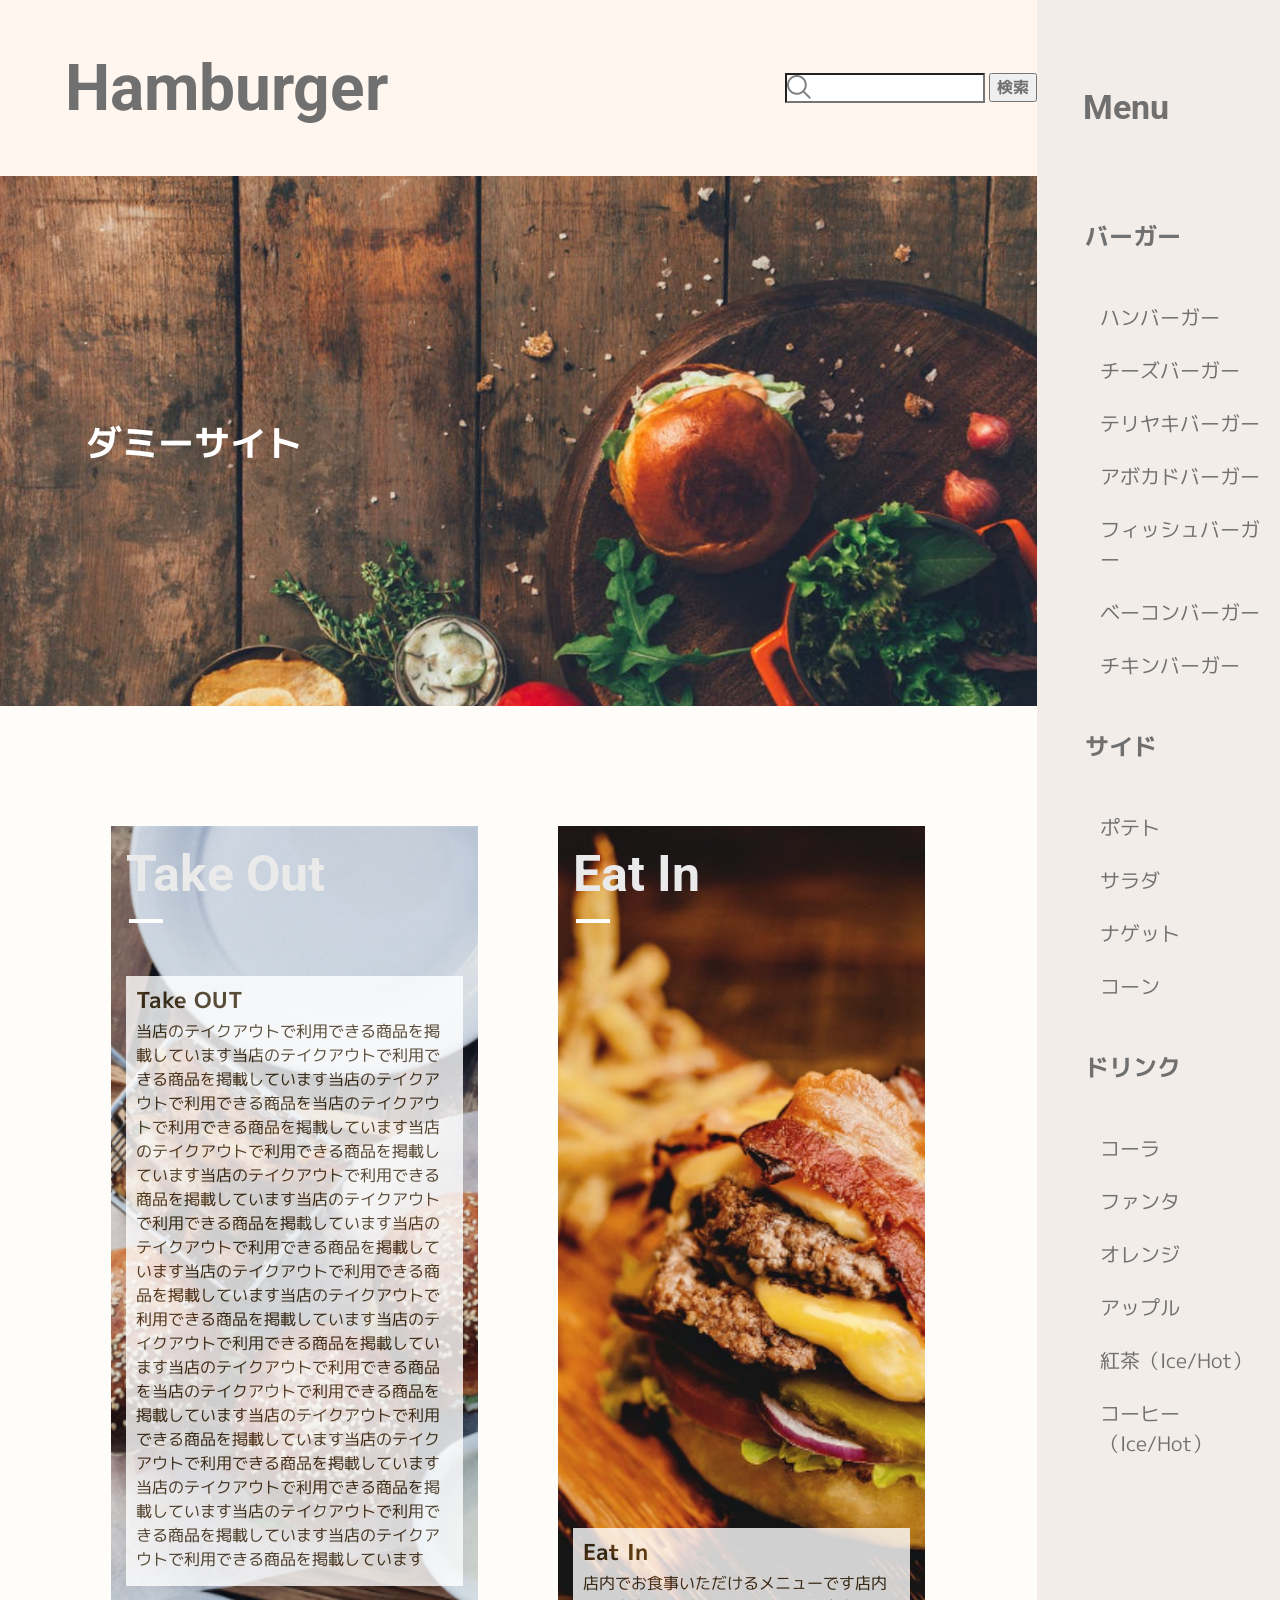
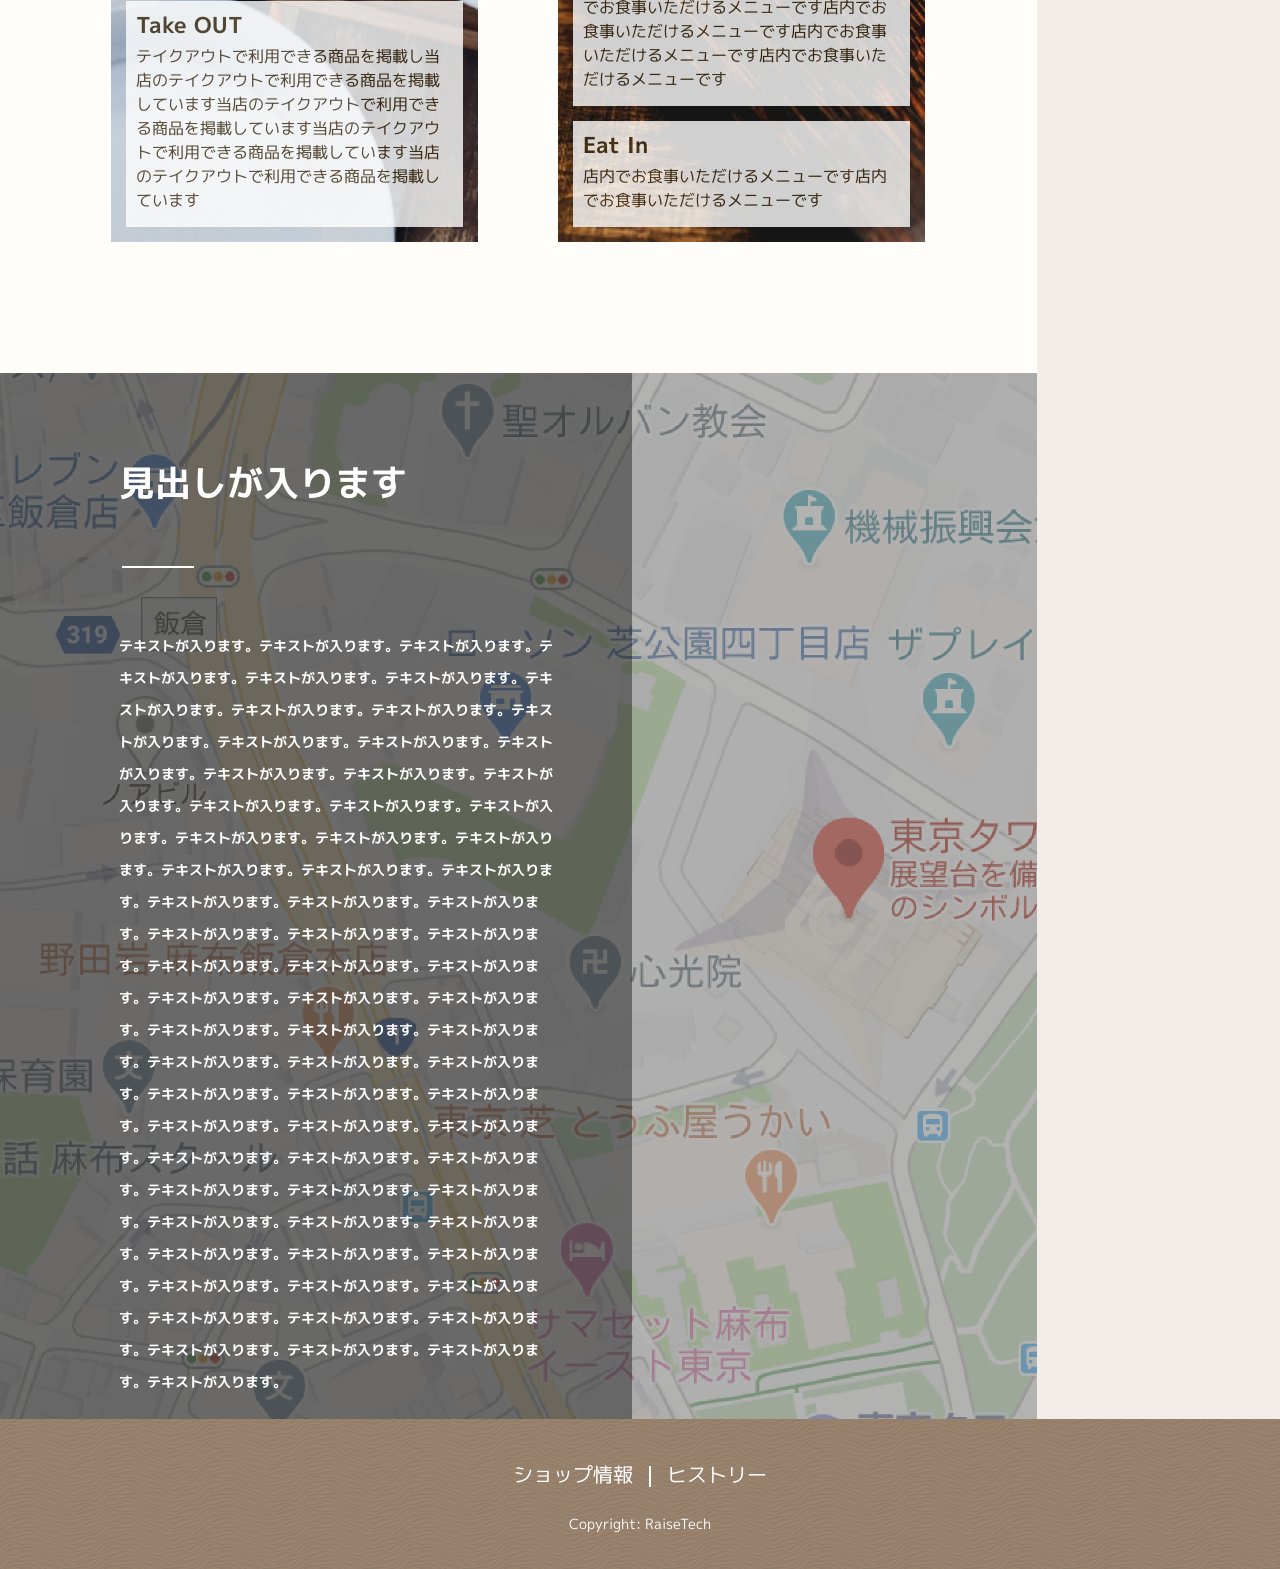
==== commit a1101dab: "index.htmlの修正" ====
--- a/index.html
+++ b/index.html
@@ -29,7 +29,7 @@
                     <span class="c-button--menu js-button is-click">Menu</span>
                 </h3>
             </div>
-            <div class="p-form-search">
+            <div class="p-search--form">
                 <form action="#" method="get" class="c-form-search">
                     <label for="#" class="screen-reader-text"></label>
                     <input type="search" class="c-form-search__keyword c-img--magnifying-glass" placeholder=" ">
--- a/css/style.css
+++ b/css/style.css
@@ -62,6 +62,8 @@
     scroll-behavior: auto !important;
   }
 }
+/* border */
+/* font-color */
 *,
 *:before,
 *:after {
@@ -75,11 +77,21 @@
   -webkit-text-size-adjust: 100%;
   text-size-adjust: 100%;
   font-size: 16px;
+  height: 100%;
 }
 
 .wrapper {
   width: 100%;
   height: 100%;
+}
+@media screen and (min-width: 1025px) {
+  .wrapper {
+    width: 81%;
+    display: grid;
+    grid-template-rows: 11rem auto 9.375rem;
+    grid-template-columns: 81vw 1fr;
+    grid-template-areas: " header sidebar " " main   sidebar " " footer footer ";
+  }
 }
 
 .c-background--overlay::after {
@@ -118,15 +130,15 @@
   list-style-type: none;
 }
 
-/* border */
-/* font-color */
 .l-footer {
   text-align: center;
+  grid-area: footer;
 }
 .l-footer--menu {
   display: flex;
   justify-content: center;
-  padding: 40px 62px 0 63px;
+  padding-top: 40px;
+  margin-bottom: auto;
 }
 .l-footer--menu .c-title--vertical-line::after {
   width: 0.09375rem;
@@ -137,8 +149,7 @@
 }
 .l-footer .c-text--copy-right {
   display: inline-block;
-  margin-top: 34px;
-  margin-bottom: 30px;
+  margin-top: 1.5rem;
 }
 
 .c-background--footer {
@@ -147,7 +158,16 @@
 
 .l-header {
   width: 100%;
-  height: 8%;
+  height: auto;
+  grid-area: header;
+}
+@media screen and (min-width: 1025px) {
+  .l-header {
+    display: flex;
+    justify-content: space-between;
+    align-items: center;
+    height: auto;
+  }
 }
 .l-header__top {
   display: flex;
@@ -155,17 +175,37 @@
 .l-header__top__logo {
   font-size: 40px;
   margin: 40px 0 38px 86px;
-  margin-left: auto;
+}
+@media screen and (min-width: 600px) {
+  .l-header__top__logo {
+    margin-left: auto;
+  }
+}
+@media screen and (min-width: 1025px) {
+  .l-header__top__logo {
+    font-size: 52px;
+    margin-left: 20%;
+  }
+}
+@media (min-width: 1280px) {
+  .l-header__top__logo {
+    font-size: 64px;
+  }
 }
 .l-header__top__menu {
   margin-top: 14px;
   margin-right: 16px;
   margin-left: auto;
 }
+@media screen and (min-width: 1025px) {
+  .l-header__top__menu {
+    display: none;
+  }
+}
 .l-header__top__menu .c-button--menu {
   font-size: 20px;
 }
-@media screen and (min-width: 768px) {
+@media (min-width: 520px) {
   .l-header__top__menu .c-button--menu {
     font-size: 34px;
   }
@@ -173,10 +213,22 @@
 .l-header .p-form-search {
   padding-bottom: 40px;
 }
+@media screen and (min-width: 1025px) {
+  .l-header .p-form-search {
+    margin-right: 2rem;
+    padding-bottom: 0;
+  }
+}
 .l-header .p-form-search .c-form-search {
   display: flex;
   justify-content: center;
   margin-left: 24px;
+}
+@media (min-width: 520px) {
+  .l-header .p-form-search .c-form-search {
+    width: 70%;
+    margin: 0 auto;
+  }
 }
 @media screen and (min-width: 768px) {
   .l-header .p-form-search .c-form-search {
@@ -185,8 +237,16 @@
     margin: 0 auto;
   }
 }
+@media screen and (min-width: 1025px) {
+  .l-header .p-form-search .c-form-search {
+    justify-content: flex-end;
+    margin-left: auto;
+    margin-right: 2%;
+    width: 35vw;
+  }
+}
 .l-header .p-form-search .c-form-search .c-form-search__keyword {
-  width: 61%;
+  width: 70%;
   height: 2.875rem;
   border-radius: 10px;
   border-width: 1px;
@@ -213,26 +273,27 @@
 .l-main {
   height: auto;
   background-color: #fffdfa;
+  grid-area: main;
+}
+.l-main .p-visual--main {
+  grid-area: mainTop;
 }
 .l-main .p-visual--main .c-title--main {
   padding: 119px 134px 115px 25px;
 }
-@media screen and (min-width: 768px) {
+@media screen and (min-width: 1025px) {
   .l-main .p-visual--main .c-title--main {
-    visibility: hidden;
+    visibility: visible;
+    padding-left: 86px;
   }
 }
 .l-main .p-visual--sub {
   list-style: none;
   width: 100%;
+  grid-area: mainMiddle;
 }
 .l-main .p-visual--sub--takeOut {
   position: relative;
-}
-@media screen and (min-width: 768px) {
-  .l-main .p-visual--sub--takeOut {
-    width: calc(50vw - 60px);
-  }
 }
 .l-main .p-visual--sub--takeOut .c-title--sub {
   margin-left: 15px;
@@ -251,19 +312,8 @@
 .l-main .p-visual--sub--takeOut .sub-section .c-text--sub {
   margin: 3px 10px 15px;
 }
-.l-main .p-visual--sub--takeOut > .c-title--underline::after {
-  width: 2.118125rem;
-  height: 0.25rem;
-  bottom: -2rem;
-  right: 10.5rem;
-}
 .l-main .p-visual--sub--eatIn {
   position: relative;
-}
-@media screen and (min-width: 768px) {
-  .l-main .p-visual--sub--eatIn {
-    width: calc(50vw - 60px);
-  }
 }
 .l-main .p-visual--sub--eatIn .c-title--sub {
   margin-left: 15px;
@@ -282,17 +332,12 @@
 .l-main .p-visual--sub--eatIn .sub-section .c-text--sub {
   margin: 3px 11px 15px 10px;
 }
-.l-main .p-visual--sub--eatIn > .c-title--underline::after {
-  width: 33.89px;
-  height: 4px;
-  bottom: -2rem;
-  left: -7rem;
-}
 .l-main .p-visual--sub--sentence {
   margin-bottom: 15px;
 }
 .l-main .p-access {
   position: relative;
+  grid-area: mainBottom;
 }
 .l-main .p-access .c-background--map .c-title--access {
   position: inherit;
@@ -309,6 +354,13 @@
   position: absolute;
   top: 0;
   left: 100%;
+  grid-area: sidebar;
+}
+@media screen and (min-width: 1025px) {
+  .side-wrapper {
+    left: 81%;
+    position: inherit;
+  }
 }
 .side-wrapper .l-sidebar {
   display: flex;
@@ -316,10 +368,20 @@
   height: 100vh;
   transition: 0.5s;
 }
+@media screen and (min-width: 1025px) {
+  .side-wrapper .l-sidebar {
+    height: auto;
+  }
+}
 .side-wrapper .l-sidebar .menu-close {
   display: flex;
   justify-content: flex-end;
   line-height: normal;
+}
+@media screen and (min-width: 1025px) {
+  .side-wrapper .l-sidebar .menu-close {
+    display: none;
+  }
 }
 .side-wrapper .l-sidebar .c-xmark::before {
   display: inline-block;
@@ -335,10 +397,28 @@
   width: 0;
   height: 100%;
   overflow: scroll;
-  background-color: #f2ede9;
-}
-.side-wrapper .l-sidebar__main .c-title--sidebar {
-  display: none;
+  background: linear-gradient(to right, rgba(95, 93, 91, 0) 0%, rgba(95, 93, 91, 0) 12.5%, #f2ede9 12.5%, #f2ede9 100%);
+  transition: 0.5s;
+}
+.side-wrapper .l-sidebar__main.is-open {
+  width: 100vw;
+  transition: 0.5s;
+}
+@media screen and (min-width: 768px) {
+  .side-wrapper .l-sidebar__main {
+    width: 0;
+    background: linear-gradient(to right, rgba(95, 93, 91, 0) 0%, rgba(95, 93, 91, 0) 56%, #f2ede9 56%, #f2ede9 100%);
+  }
+}
+@media screen and (min-width: 1025px) {
+  .side-wrapper .l-sidebar__main {
+    width: 19vw;
+    background: inherit;
+    overflow-x: hidden;
+    overflow-y: scroll;
+    background-color: #f2ede9;
+    transition-duration: 0s;
+  }
 }
 .side-wrapper .l-sidebar__main .c-title--sidebar__menu {
   margin: 3rem 0 0 20%;
@@ -346,8 +426,33 @@
 .side-wrapper .l-sidebar__main .c-title--sidebar__menu:first-of-type {
   margin-top: 212px;
 }
+@media screen and (min-width: 1025px) {
+  .side-wrapper .l-sidebar__main .c-title--sidebar__menu:first-of-type {
+    margin-top: 5.3125rem;
+  }
+}
+@media screen and (min-width: 768px) {
+  .side-wrapper .l-sidebar__main .c-title--sidebar__menu {
+    margin: 3rem 0 0 61%;
+  }
+}
+@media screen and (min-width: 1025px) {
+  .side-wrapper .l-sidebar__main .c-title--sidebar__menu {
+    margin: 3rem 0 0 20%;
+  }
+}
 .side-wrapper .l-sidebar__main .c-text--sidebar {
   margin: 40px 22px auto 21.5%;
+}
+@media screen and (min-width: 768px) {
+  .side-wrapper .l-sidebar__main .c-text--sidebar {
+    margin: 3rem 0 0 63%;
+  }
+}
+@media screen and (min-width: 1025px) {
+  .side-wrapper .l-sidebar__main .c-text--sidebar {
+    margin: 3rem 0 0 26%;
+  }
 }
 .side-wrapper .l-sidebar__main .c-text--sidebar > li {
   margin-bottom: 23px;
@@ -370,6 +475,11 @@
 }
 .c-background--footer {
   background-image: url(/images/common/footer.png);
+}
+@media screen and (min-width: 1025px) {
+  .c-background--footer {
+    width: 100vw;
+  }
 }
 
 .c-button--menu {
@@ -425,6 +535,16 @@
 .c-title--sub {
   font-size: 41px;
 }
+@media screen and (min-width: 768px) {
+  .c-title--sub {
+    font-size: 44px;
+  }
+}
+@media screen and (min-width: 1025px) {
+  .c-title--sub {
+    font-size: 50px;
+  }
+}
 .c-title--sentence {
   font-size: 22px;
 }
@@ -449,14 +569,22 @@
   color: #ffffff;
 }
 .c-title--sidebar {
+  display: none;
   font-size: 34px;
   font-family: "Roboto", sans-serif;
   font-weight: bold;
   color: #707070;
 }
-@media (max-width: 1024px) {
+@media screen and (min-width: 768px) {
   .c-title--sidebar {
     display: none;
+  }
+}
+@media screen and (min-width: 1025px) {
+  .c-title--sidebar {
+    display: inherit;
+    margin-top: 82px;
+    margin-left: 46px;
   }
 }
 .c-title--sidebar__menu {
@@ -485,10 +613,6 @@
   color: #707070;
 }
 
-.c-display--inline-b {
-  display: inline-block;
-}
-
 .p-visual--main {
   background-image: url(/images/front/main-visual-pc.png);
   background-size: cover;
@@ -500,11 +624,30 @@
     margin-bottom: 40px;
   }
 }
+@media screen and (min-width: 1025px) {
+  .p-visual--main {
+    height: 33.125rem;
+    display: flex;
+    align-items: center;
+    margin-bottom: 120px;
+  }
+}
 @media screen and (min-width: 768px) {
   .p-visual--sub {
     display: flex;
     justify-content: space-around;
     margin-bottom: 40px;
+  }
+  .p-visual--sub > li {
+    display: flex;
+    flex: 1 0 auto;
+  }
+}
+@media screen and (min-width: 1025px) {
+  .p-visual--sub {
+    display: flex;
+    justify-content: space-around;
+    margin-bottom: 131px;
   }
   .p-visual--sub > li {
     display: flex;
@@ -525,8 +668,38 @@
 }
 @media screen and (min-width: 768px) {
   .p-visual--sub--takeOut {
+    width: calc(50vw - 60px);
+    margin: 0 40px;
+  }
+}
+@media screen and (min-width: 1025px) {
+  .p-visual--sub--takeOut {
+    width: calc(40.5vw - 60px);
+    margin: 0 40px;
+  }
+}
+@media (min-width: 1280px) {
+  .p-visual--sub--takeOut {
+    width: calc(40.5vw - 151px);
     margin: inherit;
-    margin: 0 40px;
+    margin-left: 111px;
+    margin-right: 80px;
+  }
+}
+.p-visual--sub--takeOut > .c-title--underline::after {
+  width: 2.118125rem;
+  height: 0.25rem;
+  bottom: -2rem;
+  right: 10.5rem;
+}
+@media screen and (min-width: 768px) {
+  .p-visual--sub--takeOut > .c-title--underline::after {
+    right: 11.5rem;
+  }
+}
+@media screen and (min-width: 1025px) {
+  .p-visual--sub--takeOut > .c-title--underline::after {
+    right: 13rem;
   }
 }
 .p-visual--sub--sentence {
@@ -549,8 +722,39 @@
 }
 @media screen and (min-width: 768px) {
   .p-visual--sub--eatIn {
+    width: calc(50vw - 60px);
     margin: inherit;
     margin-right: 40px;
+  }
+}
+@media screen and (min-width: 1025px) {
+  .p-visual--sub--eatIn {
+    width: calc(40.5vw - 60px);
+    margin: inherit;
+    margin-right: 40px;
+  }
+}
+@media (min-width: 1280px) {
+  .p-visual--sub--eatIn {
+    width: calc(40.5vw - 152px);
+    margin: inherit;
+    margin-right: 112px;
+  }
+}
+.p-visual--sub--eatIn > .c-title--underline::after {
+  width: 33.89px;
+  height: 4px;
+  bottom: -2rem;
+  left: -7rem;
+}
+@media screen and (min-width: 768px) {
+  .p-visual--sub--eatIn > .c-title--underline::after {
+    left: -7.5rem;
+  }
+}
+@media screen and (min-width: 1025px) {
+  .p-visual--sub--eatIn > .c-title--underline::after {
+    left: -8.5rem;
   }
 }
 
@@ -558,22 +762,46 @@
   background-size: cover;
   display: inline-block;
   height: auto;
-  min-height: 691px;
+  min-height: 43.1875rem;
   position: relative;
   z-index: 1;
+}
+@media screen and (min-width: 1025px) {
+  .p-access .c-background--map {
+    display: flex;
+    flex-flow: column;
+    align-items: baseline;
+  }
 }
 .p-access--map::before {
   content: "";
   display: block;
-  background-color: rgba(0, 0, 0, 0.3);
+  background-color: rgba(0, 0, 0, 0.4);
   position: absolute;
   top: 0;
   width: 100%;
   height: 60%;
+}
+@media screen and (min-width: 768px) {
+  .p-access--map::before {
+    height: 100%;
+  }
+}
+@media screen and (min-width: 1025px) {
+  .p-access--map::before {
+    width: 61%;
+  }
 }
 .p-access--map .c-title--access {
   padding-top: 40px;
   margin-left: 42px;
+}
+@media screen and (min-width: 1025px) {
+  .p-access--map .c-title--access {
+    font-size: 36px;
+    padding-top: 83px;
+    margin-left: 119px;
+  }
 }
 .p-access--map .c-title--underline::after {
   width: 4.5rem;
@@ -581,6 +809,12 @@
   bottom: -2rem;
   left: -15.5rem;
   background-color: #ffffff;
+}
+@media screen and (min-width: 1025px) {
+  .p-access--map .c-title--underline::after {
+    left: -18.5rem;
+    bottom: -4.5rem;
+  }
 }
 .p-access--map .c-text--access {
   display: inline-block;
@@ -590,6 +824,13 @@
   position: inherit;
   z-index: 3;
 }
+@media screen and (min-width: 1025px) {
+  .p-access--map .c-text--access {
+    width: 42%;
+    padding-top: 5rem;
+    margin: 2.5rem 40px 1.3125rem;
+  }
+}
 .p-access .c-background--overlay::after {
   position: absolute;
   top: 0;
@@ -604,24 +845,16 @@
   top: 0;
   width: 100%;
   height: 0;
-  background-color: rgba(0, 0, 0, 0.3);
-}
+  background-color: rgba(0, 0, 0, 0.5);
+}
+
 .u-background--overlay.js-height::after {
   content: "";
   position: absolute;
   top: 0;
   width: 100%;
   height: 100%;
-  background-color: rgba(0, 0, 0, 0.3);
-}
-
-.u-background--overlay.js-height::after {
-  content: "";
-  position: absolute;
-  top: 0;
-  width: 100%;
-  height: 100%;
-  background-color: rgba(0, 0, 0, 0.3);
+  background-color: rgba(0, 0, 0, 0.5);
 }
 
 /* foundation */
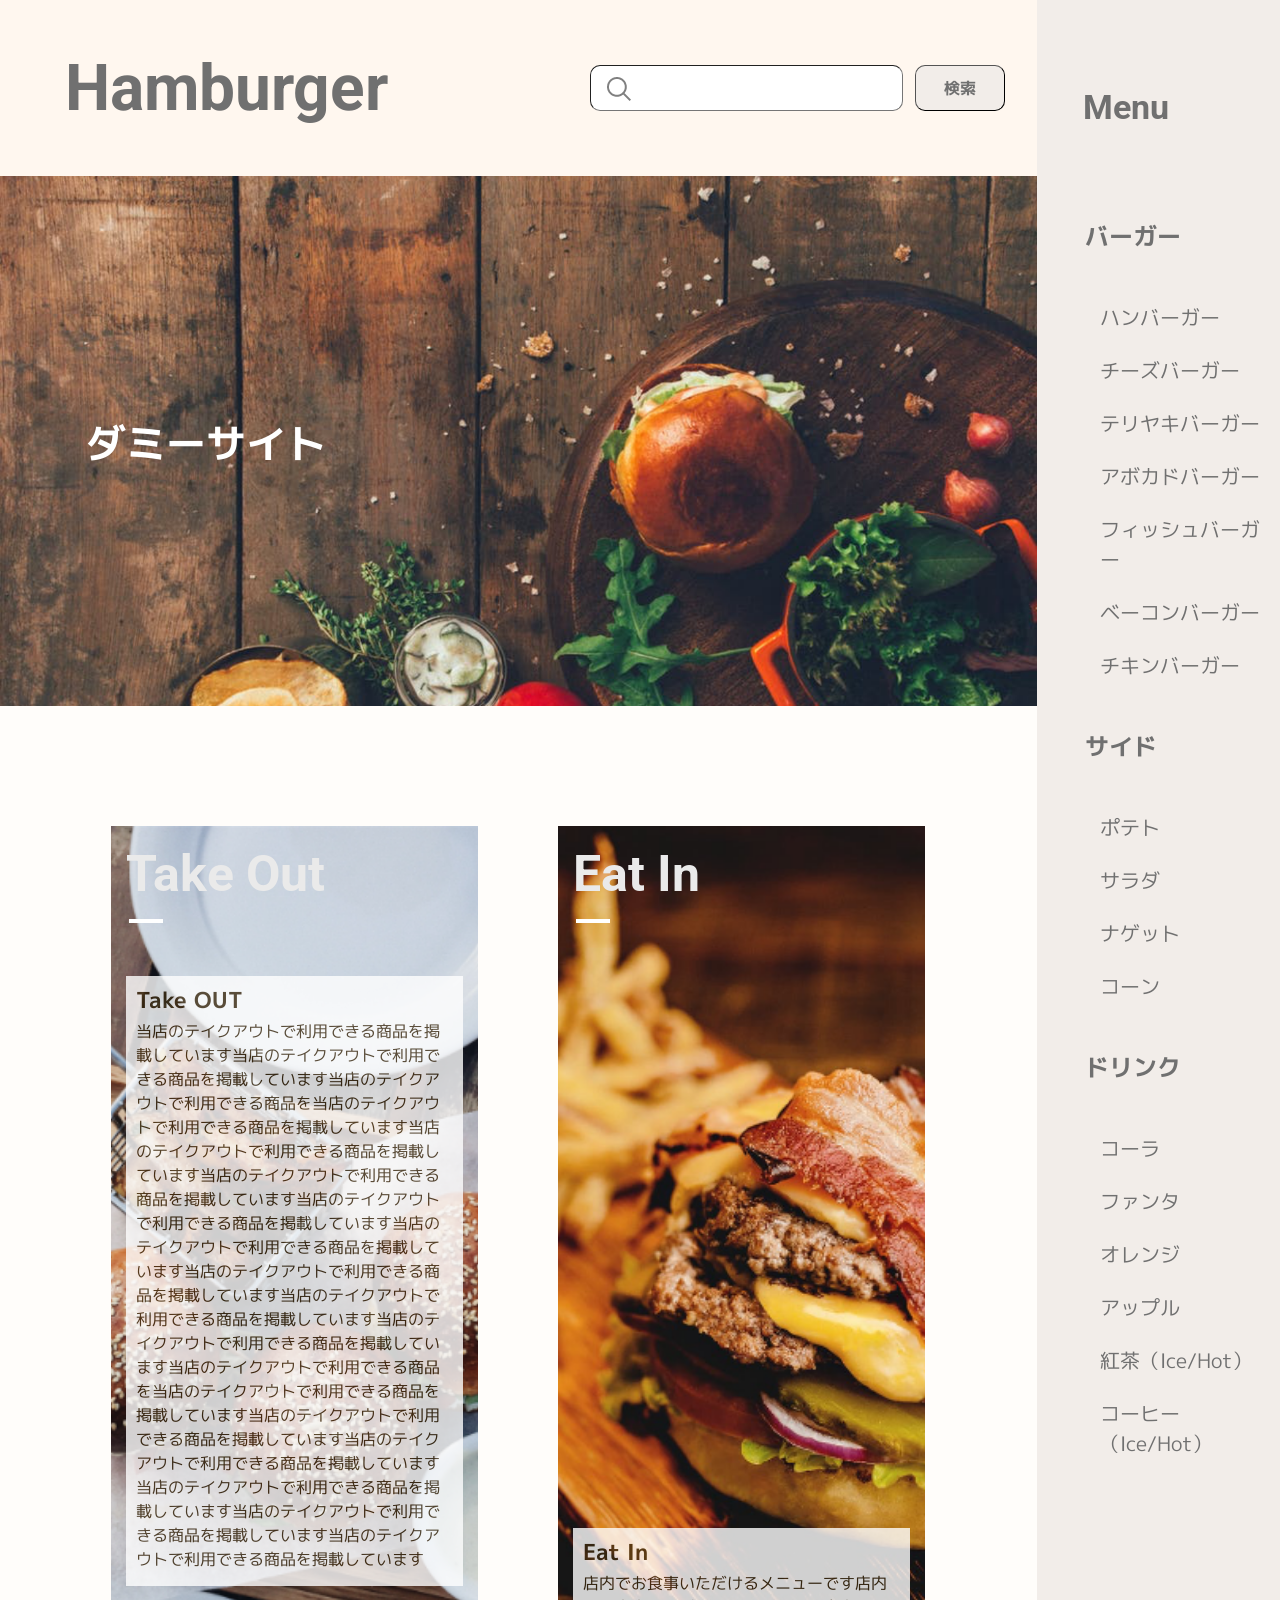
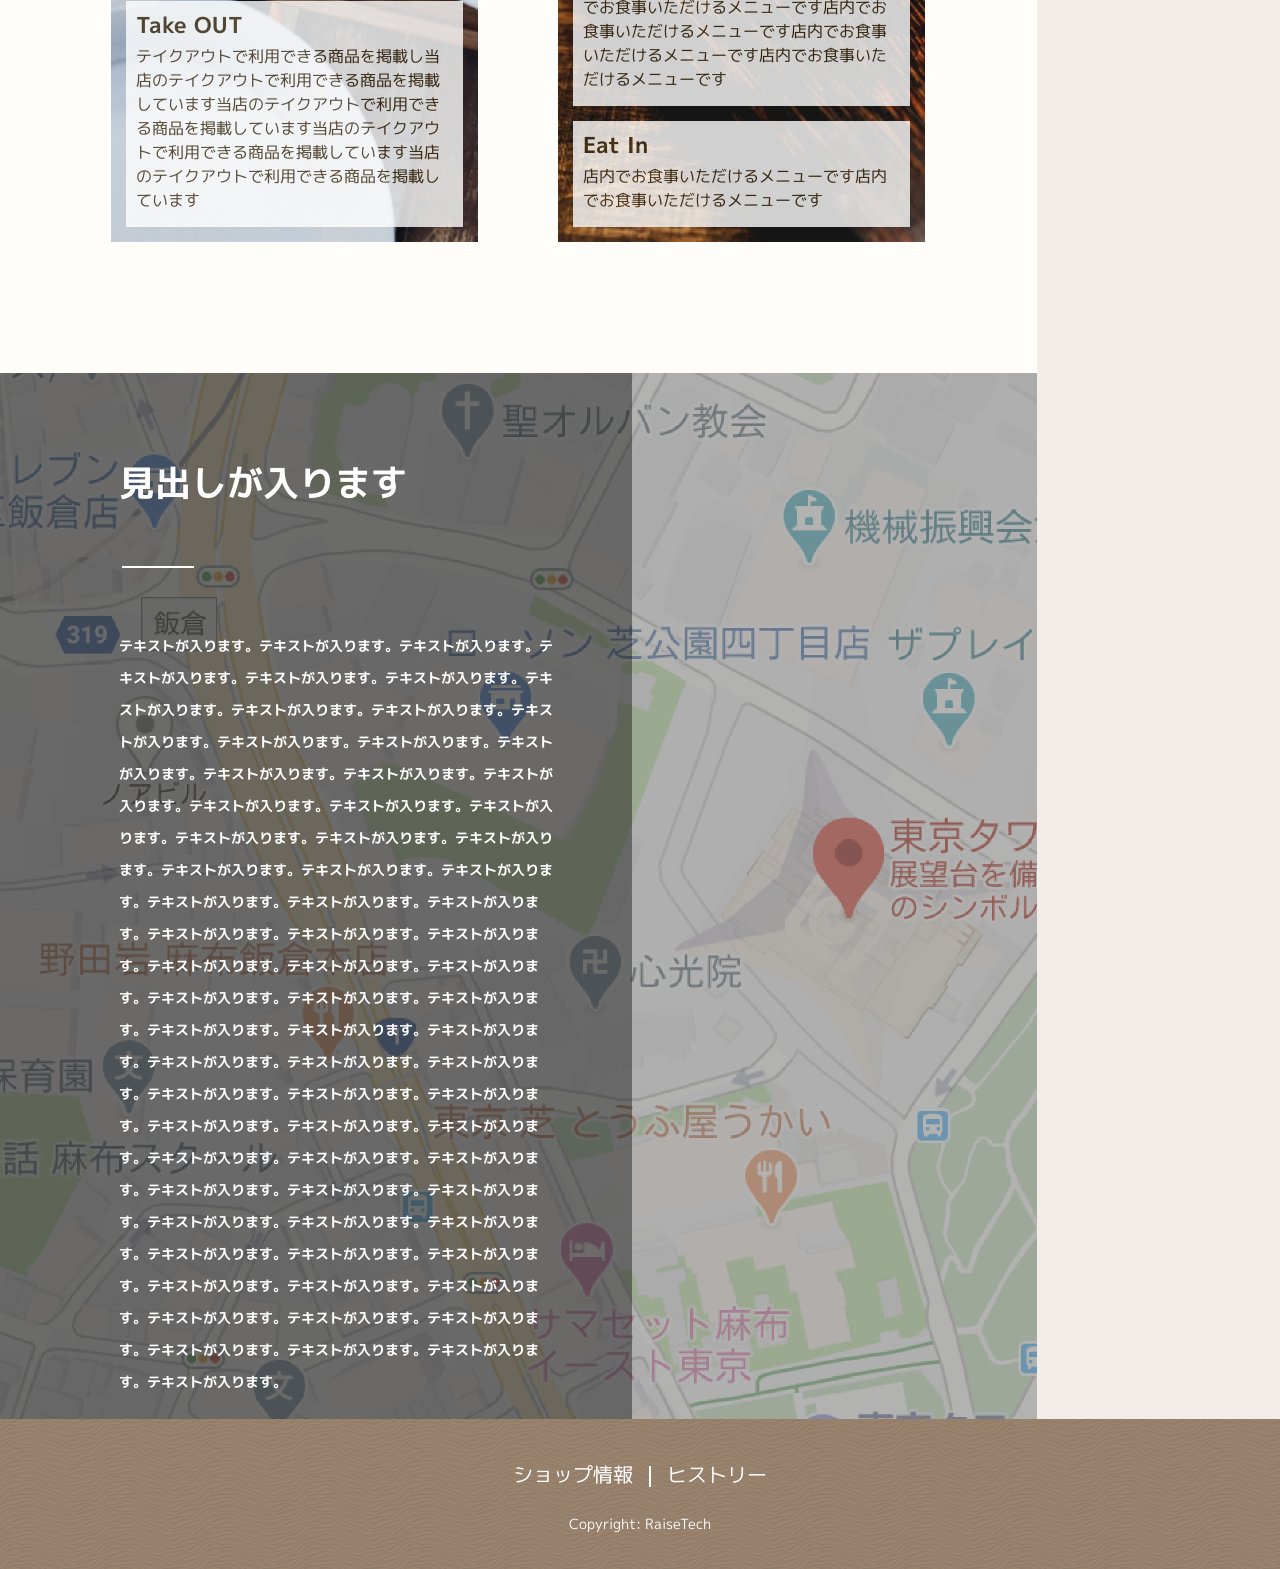
==== commit 330f6bd3: "index.htmlの修正" ====
--- a/index.html
+++ b/index.html
@@ -26,7 +26,7 @@
                     Hamburger
                 </h1>
                 <h3 class="l-header__top__menu c-font-weight--bold c-font-family--robot">
-                    <span class="c-button--menu js-button is-click">Menu</span>
+                    <button class="c-button--menu js-button is-click">Menu</button>
                 </h3>
             </div>
             <div class="p-search--form">
--- a/css/style.css
+++ b/css/style.css
@@ -210,65 +210,6 @@
     font-size: 34px;
   }
 }
-.l-header .p-form-search {
-  padding-bottom: 40px;
-}
-@media screen and (min-width: 1025px) {
-  .l-header .p-form-search {
-    margin-right: 2rem;
-    padding-bottom: 0;
-  }
-}
-.l-header .p-form-search .c-form-search {
-  display: flex;
-  justify-content: center;
-  margin-left: 24px;
-}
-@media (min-width: 520px) {
-  .l-header .p-form-search .c-form-search {
-    width: 70%;
-    margin: 0 auto;
-  }
-}
-@media screen and (min-width: 768px) {
-  .l-header .p-form-search .c-form-search {
-    justify-content: inherit;
-    width: 65%;
-    margin: 0 auto;
-  }
-}
-@media screen and (min-width: 1025px) {
-  .l-header .p-form-search .c-form-search {
-    justify-content: flex-end;
-    margin-left: auto;
-    margin-right: 2%;
-    width: 35vw;
-  }
-}
-.l-header .p-form-search .c-form-search .c-form-search__keyword {
-  width: 70%;
-  height: 2.875rem;
-  border-radius: 10px;
-  border-width: 1px;
-  margin-right: 12px;
-}
-.l-header .p-form-search .c-form-search .c-form-search__keyword:focus {
-  background-image: none;
-}
-.l-header .p-form-search .c-form-search .c-form-search__keyword:not(:placeholder-shown) {
-  background-image: none;
-}
-.l-header .p-form-search .c-form-search .c-img--magnifying-glass {
-  font-size: 24px;
-  background-position: 16px 11px;
-}
-.l-header .p-form-search .c-form-search .c-form-search__submit {
-  width: 20%;
-  height: 2.875rem;
-  background-color: #f2ede9;
-  border-radius: 10px;
-  border-width: 1px;
-}
 
 .l-main {
   height: auto;
@@ -532,6 +473,11 @@
 .c-title--main {
   font-size: 36px;
 }
+@media screen and (min-width: 1025px) {
+  .c-title--main {
+    font-size: 40px;
+  }
+}
 .c-title--sub {
   font-size: 41px;
 }
@@ -839,6 +785,66 @@
   background-color: rgba(0, 0, 0, 0.3);
 }
 
+.p-search--form {
+  padding-bottom: 40px;
+}
+@media screen and (min-width: 1025px) {
+  .p-search--form {
+    margin-right: 2rem;
+    padding-bottom: 0;
+  }
+}
+.p-search--form .c-form-search {
+  display: flex;
+  justify-content: center;
+  margin-left: 24px;
+}
+@media (min-width: 520px) {
+  .p-search--form .c-form-search {
+    width: 70%;
+    margin: 0 auto;
+  }
+}
+@media screen and (min-width: 768px) {
+  .p-search--form .c-form-search {
+    justify-content: inherit;
+    width: 65%;
+    margin: 0 auto;
+  }
+}
+@media screen and (min-width: 1025px) {
+  .p-search--form .c-form-search {
+    justify-content: flex-end;
+    margin-left: auto;
+    margin-right: 2%;
+    width: 35vw;
+  }
+}
+.p-search--form .c-form-search .c-form-search__keyword {
+  width: 70%;
+  height: 2.875rem;
+  border-radius: 10px;
+  border-width: 1px;
+  margin-right: 12px;
+}
+.p-search--form .c-form-search .c-form-search__keyword:focus {
+  background-image: none;
+}
+.p-search--form .c-form-search .c-form-search__keyword:not(:placeholder-shown) {
+  background-image: none;
+}
+.p-search--form .c-form-search .c-img--magnifying-glass {
+  font-size: 24px;
+  background-position: 16px 11px;
+}
+.p-search--form .c-form-search .c-form-search__submit {
+  width: 20%;
+  height: 2.875rem;
+  background-color: #f2ede9;
+  border-radius: 10px;
+  border-width: 1px;
+}
+
 .u-background--overlay::after {
   content: "";
   position: absolute;
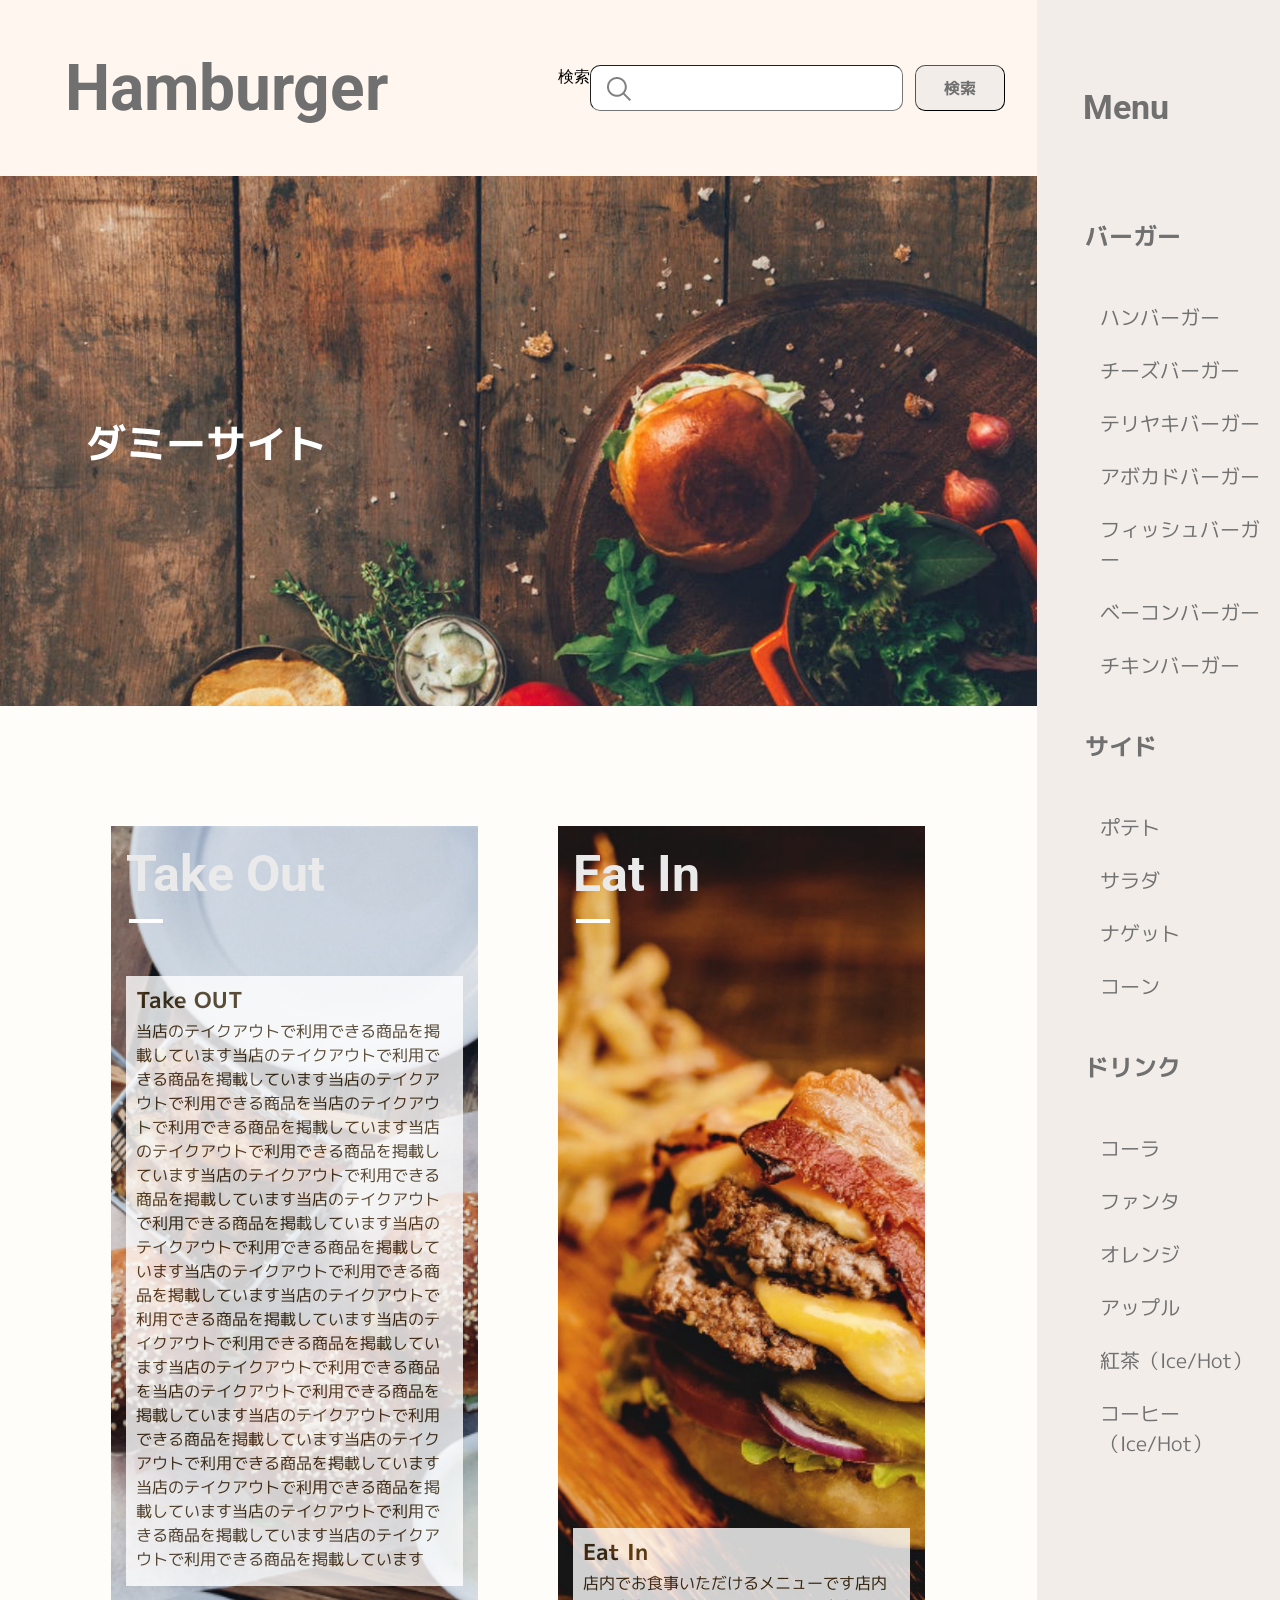
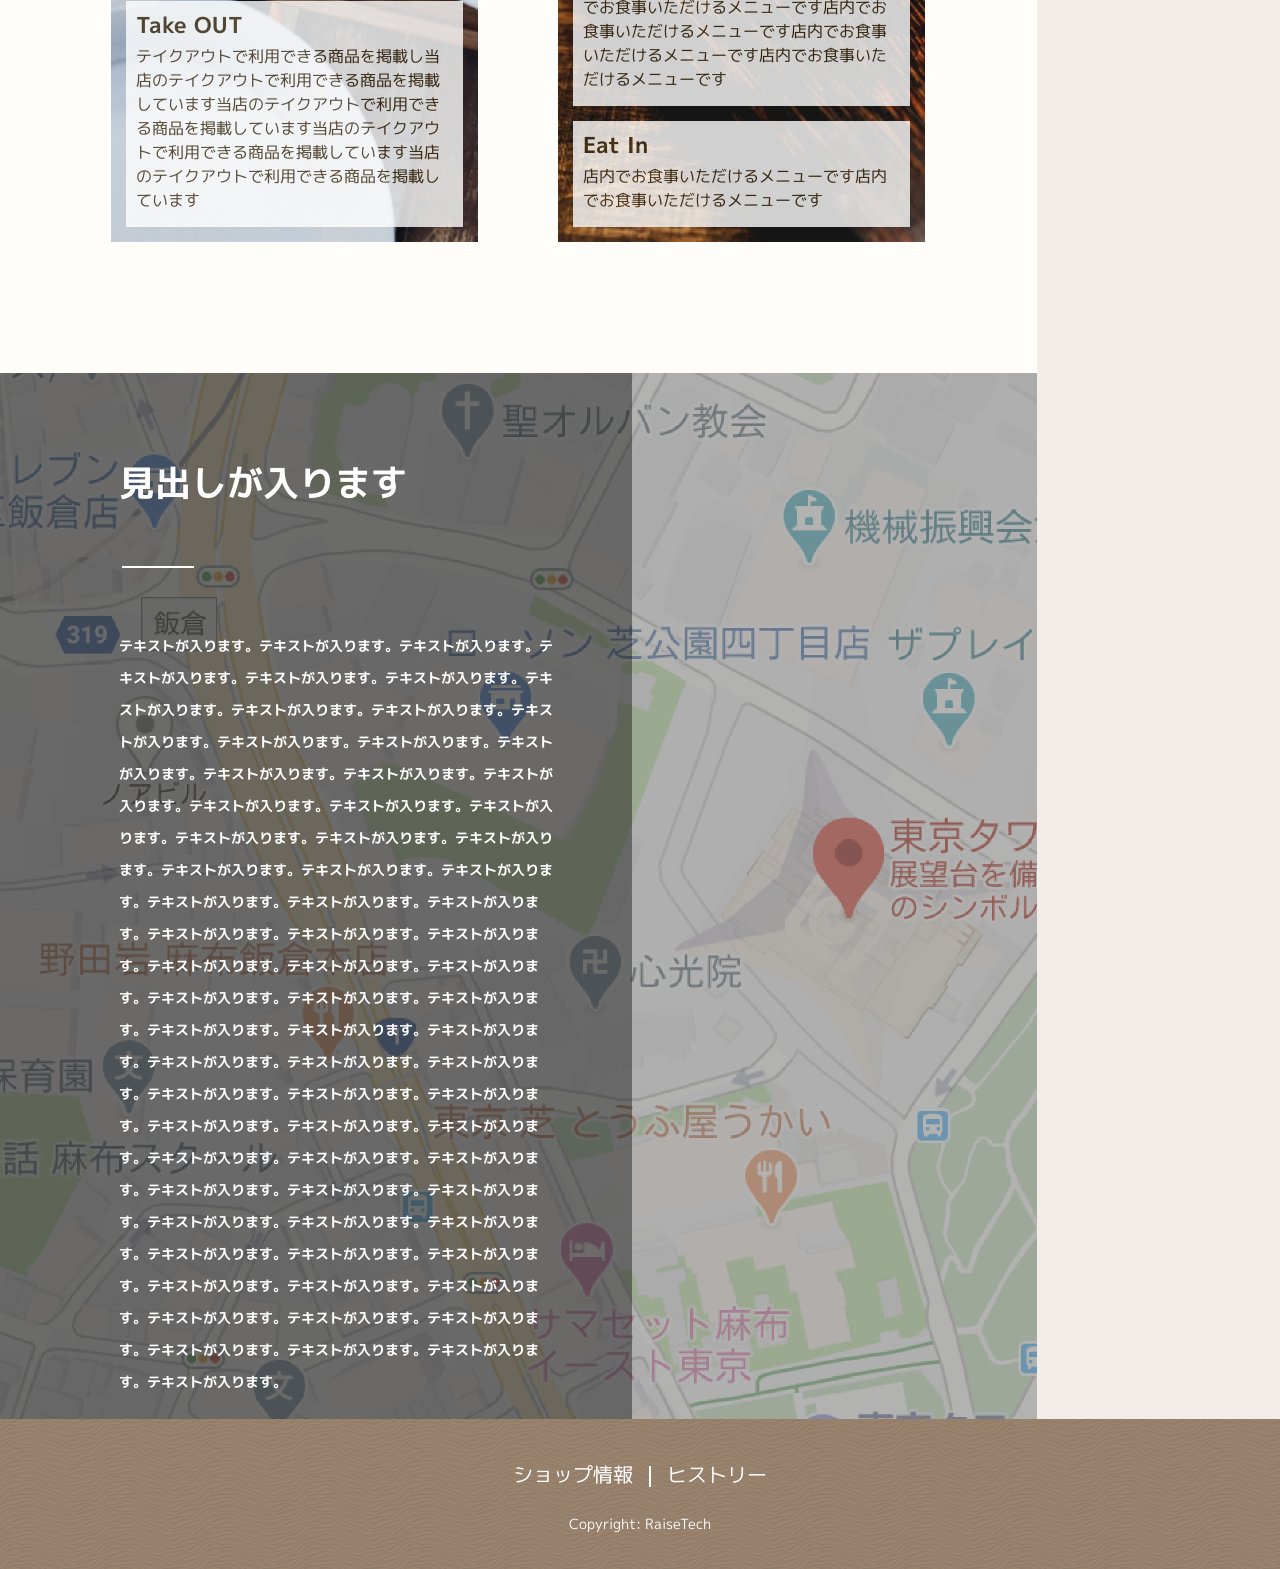
==== commit 43254c55: "index.htmlの修正" ====
--- a/index.html
+++ b/index.html
@@ -20,18 +20,19 @@
 
 <body>
     <article class="wrapper u-background--overlay">
+
         <header class="l-header c-background-color--base">
             <div class="l-header__top">
                 <h1 class="l-header__top__logo c-font-color--base c-font-family--robot c-font-weight--bold">
                     Hamburger
                 </h1>
-                <h3 class="l-header__top__menu c-font-weight--bold c-font-family--robot">
+                <h2 class="l-header__top__menu c-font-weight--bold c-font-family--robot">
                     <button class="c-button--menu js-button is-click">Menu</button>
-                </h3>
+                </h2>
             </div>
             <div class="p-search--form">
                 <form action="#" method="get" class="c-form-search">
-                    <label for="#" class="screen-reader-text"></label>
+                    <label for="#" class="screen-reader-text">検索</label>
                     <input type="search" class="c-form-search__keyword c-img--magnifying-glass" placeholder=" ">
                     <input type="submit" value="検索"
                         class="c-form-search__submit c-font-family--mplus1 c-font-color--base c-font-weight--bold">
@@ -73,6 +74,7 @@
                 </div>
             </aside>
         </div>
+
         <main class="l-main">
             <article class="p-visual">
                 <div class="p-visual--main">
@@ -89,30 +91,22 @@
                             </h2>
                             <div class="sub-section">
                                 <dl class="p-visual--sub--sentence c-background-color--white">
-                                    <h3>
-                                        <dt
-                                            class="c-title--sentence c-font-color--3c c-font-family--mplus1 c-font-weight--bold">
-                                            Take OUT</dt>
-                                    </h3>
-                                    <h4>
-                                        <dd
-                                            class="c-text--sub c-font-weight--normal c-font-color--3c c-font-family--mplus1">
-                                            当店のテイクアウトで利用できる商品を掲載しています当店のテイクアウトで利用できる商品を掲載しています当店のテイクアウトで利用できる商品を当店のテイクアウトで利用できる商品を掲載しています当店のテイクアウトで利用できる商品を掲載しています当店のテイクアウトで利用できる商品を掲載しています当店のテイクアウトで利用できる商品を掲載しています当店のテイクアウトで利用できる商品を掲載しています当店のテイクアウトで利用できる商品を掲載しています当店のテイクアウトで利用できる商品を掲載しています当店のテイクアウトで利用できる商品を掲載しています当店のテイクアウトで利用できる商品を当店のテイクアウトで利用できる商品を掲載しています当店のテイクアウトで利用できる商品を掲載しています当店のテイクアウトで利用できる商品を掲載しています当店のテイクアウトで利用できる商品を掲載しています当店のテイクアウトで利用できる商品を掲載しています当店のテイクアウトで利用できる商品を掲載しています
-                                        </dd>
-                                    </h4>
+                                    <dt
+                                        class="c-title--sentence c-font-color--3c c-font-family--mplus1 c-font-weight--bold">
+                                        Take OUT</dt>
+                                    <dd
+                                        class="c-text--sub c-font-weight--normal c-font-color--3c c-font-family--mplus1">
+                                        当店のテイクアウトで利用できる商品を掲載しています当店のテイクアウトで利用できる商品を掲載しています当店のテイクアウトで利用できる商品を当店のテイクアウトで利用できる商品を掲載しています当店のテイクアウトで利用できる商品を掲載しています当店のテイクアウトで利用できる商品を掲載しています当店のテイクアウトで利用できる商品を掲載しています当店のテイクアウトで利用できる商品を掲載しています当店のテイクアウトで利用できる商品を掲載しています当店のテイクアウトで利用できる商品を掲載しています当店のテイクアウトで利用できる商品を掲載しています当店のテイクアウトで利用できる商品を当店のテイクアウトで利用できる商品を掲載しています当店のテイクアウトで利用できる商品を掲載しています当店のテイクアウトで利用できる商品を掲載しています当店のテイクアウトで利用できる商品を掲載しています当店のテイクアウトで利用できる商品を掲載しています当店のテイクアウトで利用できる商品を掲載しています
+                                    </dd>
                                 </dl>
                                 <dl class="p-visual--sub--sentence c-background-color--white">
-                                    <h3>
-                                        <dt
-                                            class="c-title--sentence c-font-color--3c c-font-family--mplus1 c-font-weight--bold">
-                                            Take OUT</dt>
-                                    </h3>
-                                    <h4>
-                                        <dd
-                                            class="c-text--sub c-font-weight--normal c-font-color--3c c-font-family--mplus1">
-                                            テイクアウトで利用できる商品を掲載し当店のテイクアウトで利用できる商品を掲載しています当店のテイクアウトで利用できる商品を掲載しています当店のテイクアウトで利用できる商品を掲載しています当店のテイクアウトで利用できる商品を掲載しています
-                                        </dd>
-                                    </h4>
+                                    <dt
+                                        class="c-title--sentence c-font-color--3c c-font-family--mplus1 c-font-weight--bold">
+                                        Take OUT</dt>
+                                    <dd
+                                        class="c-text--sub c-font-weight--normal c-font-color--3c c-font-family--mplus1">
+                                        テイクアウトで利用できる商品を掲載し当店のテイクアウトで利用できる商品を掲載しています当店のテイクアウトで利用できる商品を掲載しています当店のテイクアウトで利用できる商品を掲載しています当店のテイクアウトで利用できる商品を掲載しています
+                                    </dd>
                                 </dl>
                             </div>
                         </div>
@@ -125,29 +119,22 @@
                             </h2>
                             <div class="sub-section">
                                 <dl class="p-visual--sub--sentence c-background-color--white">
-                                    <h3>
-                                        <dt
-                                            class="c-title--sentence c-font-color--3c c-font-family--mplus1 c-font-weight--bold">
-                                            Eat In</dt>
-                                    </h3>
-                                    <h4>
-                                        <dd
-                                            class="c-text--sub c-font-weight--normal c-font-color--3c c-font-family--mplus1">
-                                            店内でお食事いただけるメニューです店内でお食事いただけるメニューです店内でお食事いただけるメニューです店内でお食事いただけるメニューです店内でお食事いただけるメニューです
-                                        </dd>
-                                    </h4>
+                                    <dt
+                                        class="c-title--sentence c-font-color--3c c-font-family--mplus1 c-font-weight--bold">
+                                        Eat In
+                                    </dt>
+                                    <dd
+                                        class="c-text--sub c-font-weight--normal c-font-color--3c c-font-family--mplus1">
+                                        店内でお食事いただけるメニューです店内でお食事いただけるメニューです店内でお食事いただけるメニューです店内でお食事いただけるメニューです店内でお食事いただけるメニューです
+                                    </dd>
                                 </dl>
                                 <dl class="p-visual--sub--sentence c-background-color--white">
-                                    <h3>
-                                        <dt
-                                            class="c-title--sentence c-font-color--3c c-font-family--mplus1 c-font-weight--bold">
-                                            Eat In</dt>
-                                    </h3>
-                                    <h4>
-                                        <dd
-                                            class="c-text--sub c-font-weight--normal c-font-color--3c c-font-family--mplus1">
-                                            店内でお食事いただけるメニューです店内でお食事いただけるメニューです</dd>
-                                    </h4>
+                                    <dt
+                                        class="c-title--sentence c-font-color--3c c-font-family--mplus1 c-font-weight--bold">
+                                        Eat In</dt>
+                                    <dd
+                                        class="c-text--sub c-font-weight--normal c-font-color--3c c-font-family--mplus1">
+                                        店内でお食事いただけるメニューです店内でお食事いただけるメニューです</dd>
                                 </dl>
                             </div>
                         </div>
@@ -159,9 +146,9 @@
                 <div class="p-access--map c-background--map c-background--overlay">
                     <h2 class="c-title--access c-font-family--mplus1 c-font-weight--bold c-title--underline">見出しが入ります
                     </h2>
-                    <h4 class="c-text--access c-font-weight--bold c-font-family--mplus1">
+                    <p class="c-text--access c-font-weight--bold c-font-family--mplus1">
                         テキストが入ります。テキストが入ります。テキストが入ります。テキストが入ります。テキストが入ります。テキストが入ります。テキストが入ります。テキストが入ります。テキストが入ります。テキストが入ります。テキストが入ります。テキストが入ります。テキストが入ります。テキストが入ります。テキストが入ります。テキストが入ります。テキストが入ります。テキストが入ります。テキストが入ります。テキストが入ります。テキストが入ります。テキストが入ります。テキストが入ります。テキストが入ります。テキストが入ります。テキストが入ります。テキストが入ります。テキストが入ります。テキストが入ります。テキストが入ります。テキストが入ります。テキストが入ります。テキストが入ります。テキストが入ります。テキストが入ります。テキストが入ります。テキストが入ります。テキストが入ります。テキストが入ります。テキストが入ります。テキストが入ります。テキストが入ります。テキストが入ります。テキストが入ります。テキストが入ります。テキストが入ります。テキストが入ります。テキストが入ります。テキストが入ります。テキストが入ります。テキストが入ります。テキストが入ります。テキストが入ります。テキストが入ります。テキストが入ります。テキストが入ります。テキストが入ります。テキストが入ります。テキストが入ります。テキストが入ります。テキストが入ります。テキストが入ります。テキストが入ります。テキストが入ります。テキストが入ります。テキストが入ります。テキストが入ります。テキストが入ります。テキストが入ります。テキストが入ります。テキストが入ります。
-                    </h4>
+                    </p>
                 </div>
             </section>
         </main>
@@ -173,6 +160,7 @@
             </ul>
             <small class="c-text--copy-right c-font-family--mplus1 c-font-weight--normal">Copyright: RaiseTech</small>
         </footer>
+
     </article>
 </body>
 
--- a/css/style.css
+++ b/css/style.css
@@ -62,6 +62,20 @@
     scroll-behavior: auto !important;
   }
 }
+button {
+  -webkit-appearance: none; /* 1 */
+  appearance: none;
+  vertical-align: middle;
+  color: inherit;
+  font: inherit;
+  background: transparent;
+  padding: 0;
+  margin: 0;
+  border: 0;
+  text-align: inherit;
+  text-transform: inherit; /* 2 */
+}
+
 /* border */
 /* font-color */
 *,
@@ -307,7 +321,6 @@
   display: flex;
   justify-content: flex-end;
   height: 100vh;
-  transition: 0.5s;
 }
 @media screen and (min-width: 1025px) {
   .side-wrapper .l-sidebar {
@@ -339,7 +352,6 @@
   height: 100%;
   overflow: scroll;
   background: linear-gradient(to right, rgba(95, 93, 91, 0) 0%, rgba(95, 93, 91, 0) 12.5%, #f2ede9 12.5%, #f2ede9 100%);
-  transition: 0.5s;
 }
 .side-wrapper .l-sidebar__main.is-open {
   width: 100vw;
@@ -844,6 +856,9 @@
   border-radius: 10px;
   border-width: 1px;
 }
+.p-search--form .c-form-search .c-form-search__submit:hover {
+  cursor: pointer;
+}
 
 .u-background--overlay::after {
   content: "";
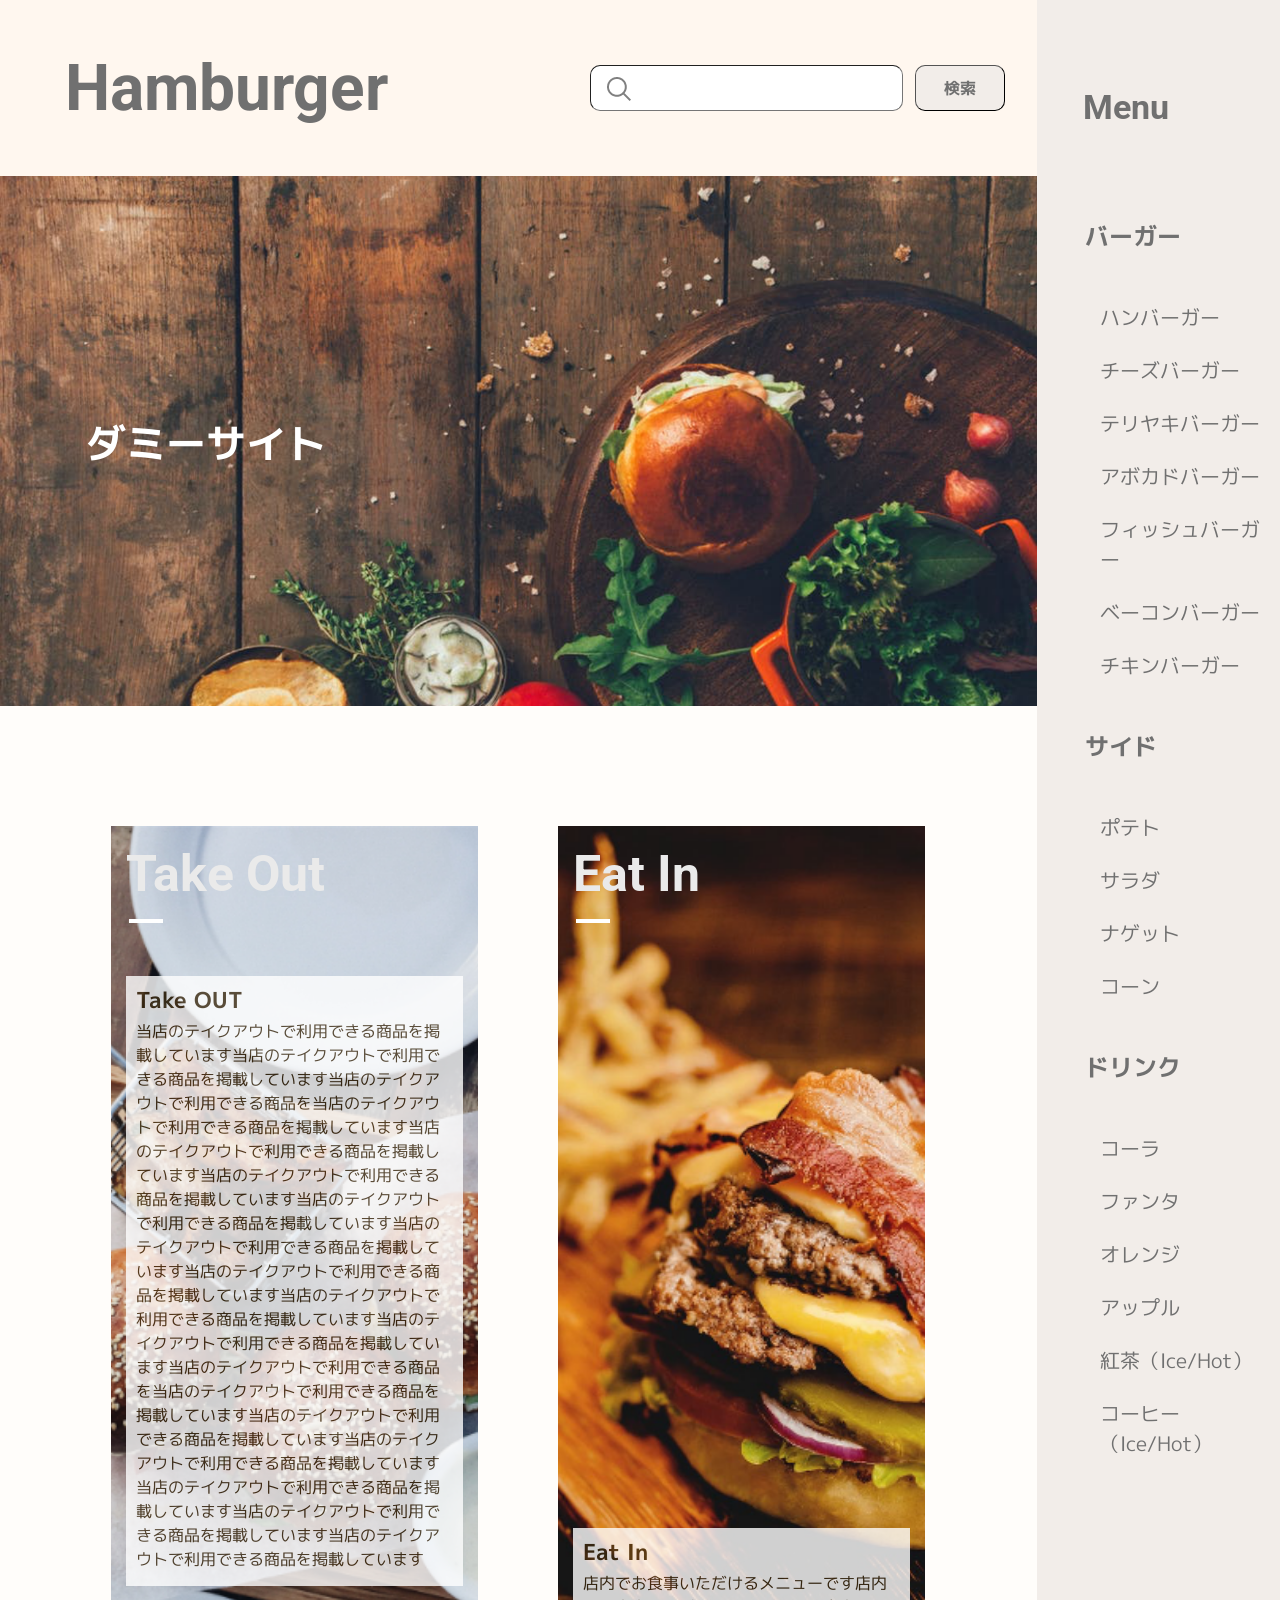
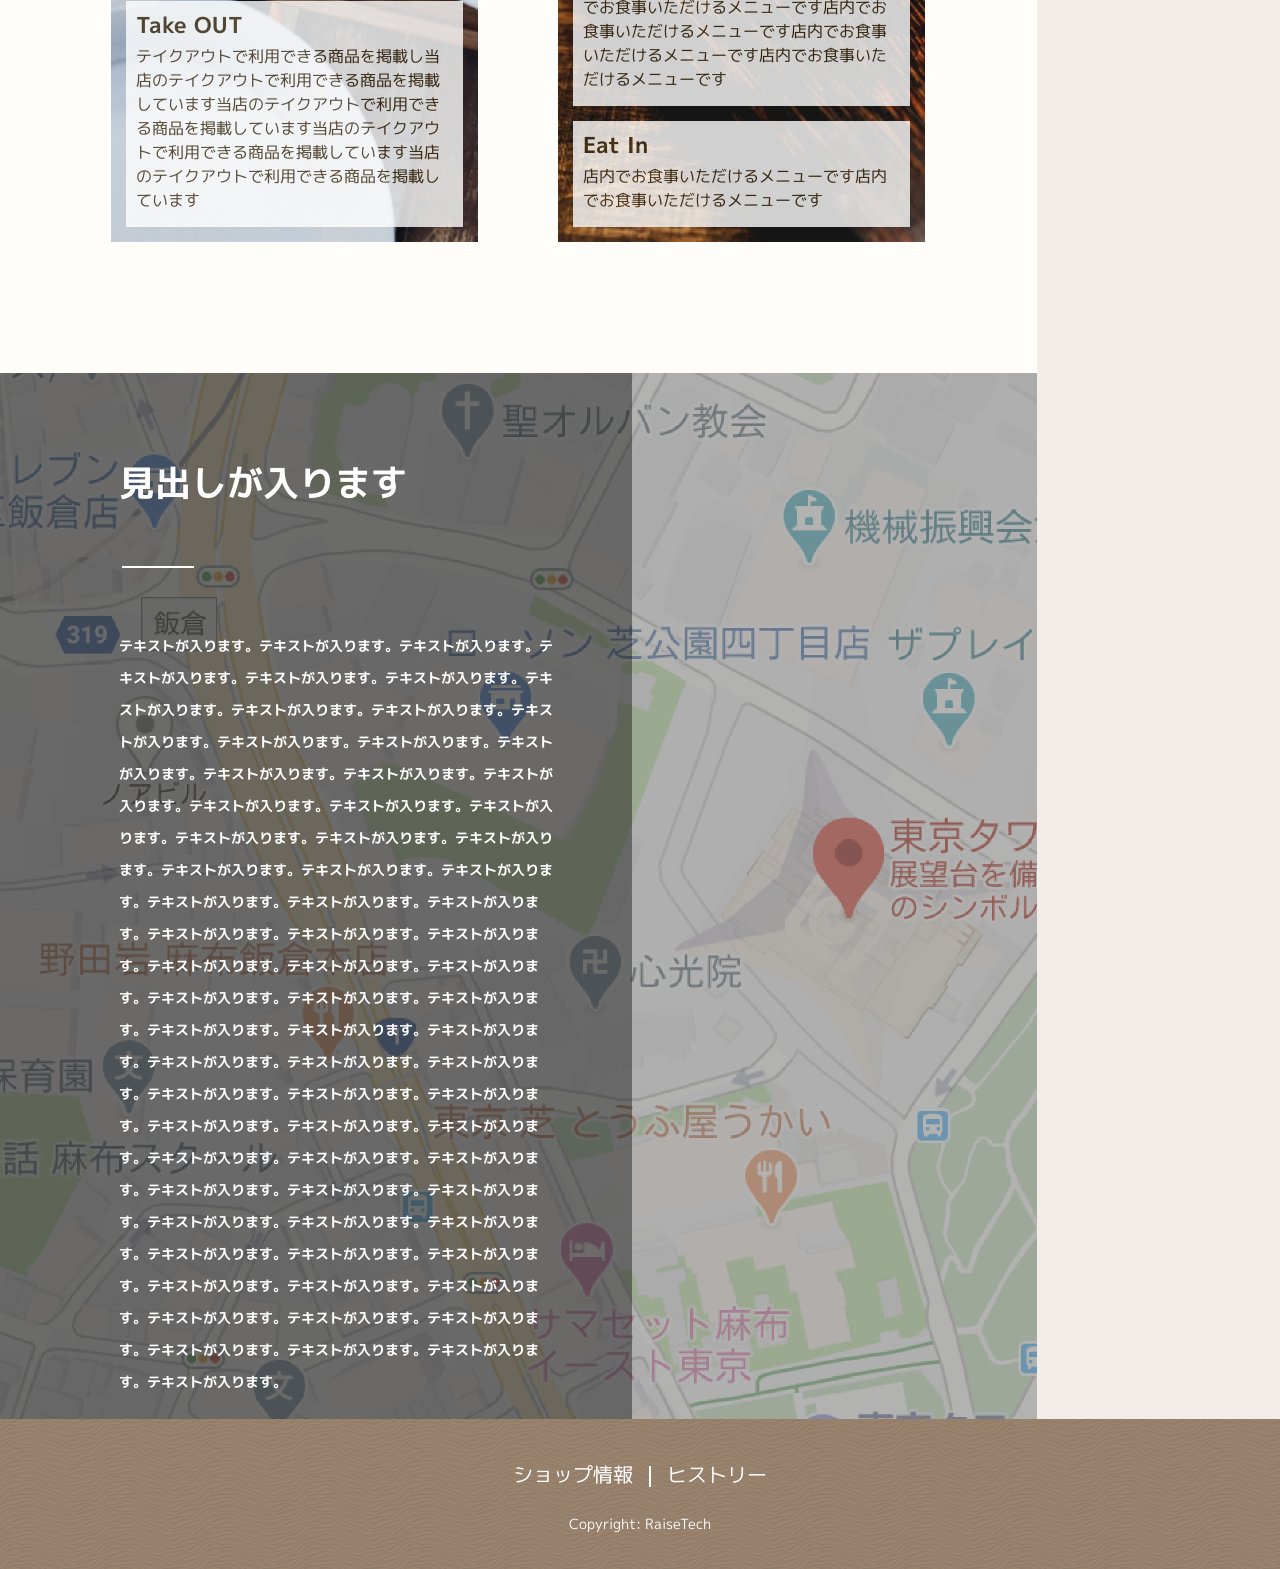
==== commit 398cb88f: "_image.scss内のクラス名変更/各ファイルの該当部分修正" ====
--- a/index.html
+++ b/index.html
@@ -43,7 +43,7 @@
         <div class="side-wrapper">
             <aside class="l-sidebar js-trigger">
                 <div class="l-sidebar__main">
-                    <span class="menu-close js-button is-click"><i class="c-xmark"></i></span>
+                    <span class="menu-close js-button is-click"><i class="c-img--xmark"></i></span>
                     <h2 class="c-title--sidebar">Menu</h2>
                     <h3 class="c-title--sidebar__menu">バーガー</h3>
                     <ul class="c-text--sidebar">
--- a/css/style.css
+++ b/css/style.css
@@ -1,3 +1,4 @@
+@charset "UTF-8";
 *,
 *::before,
 *::after {
@@ -76,6 +77,22 @@
   text-transform: inherit; /* 2 */
 }
 
+figure {
+  list-style-type: none;
+  margin-block-start: 0em;
+  margin-block-end: 0em;
+  padding-inline-start: 0px;
+  padding-inline-end: 0px;
+}
+
+a:-webkit-any-link {
+  text-decoration: none;
+}
+
+a {
+  color: inherit;
+}
+
 /* border */
 /* font-color */
 *,
@@ -238,7 +255,23 @@
 }
 @media screen and (min-width: 1025px) {
   .l-main .p-visual--main .c-title--main {
-    visibility: visible;
+    padding-left: 86px;
+  }
+}
+.l-main .p-visual__archive--main {
+  grid-area: mainTop;
+}
+.l-main .p-visual__archive--main .c-title--main {
+  padding: 119px 134px 115px 25px;
+}
+@media screen and (min-width: 600px) {
+  .l-main .p-visual__archive--main .c-title--main {
+    padding-top: 102px;
+    padding-bottom: 102px;
+  }
+}
+@media screen and (min-width: 768px) {
+  .l-main .p-visual__archive--main .c-title--main {
     padding-left: 86px;
   }
 }
@@ -337,7 +370,7 @@
     display: none;
   }
 }
-.side-wrapper .l-sidebar .c-xmark::before {
+.side-wrapper .l-sidebar .c-img--xmark::before {
   display: inline-block;
   color: #707070;
   margin-top: 25px;
@@ -417,6 +450,9 @@
 .c-background-color--white {
   background-color: #fff;
 }
+.c-background-color--card {
+  background-color: #3c2b1c;
+}
 .c-background--map {
   background-image: url(/images/front/map-sp-full.png);
   background-repeat: no-repeat;
@@ -439,6 +475,13 @@
   cursor: pointer;
   color: #707070;
 }
+.c-button--archive {
+  cursor: pointer;
+  background-color: #fff;
+  color: #707070;
+  text-align: center;
+  border-radius: 20px;
+}
 
 .c-font-color--base {
   color: #707070;
@@ -469,13 +512,29 @@
   background-image: url(/images/common/search.png);
   background-repeat: no-repeat;
 }
-
-.c-xmark::before {
+.c-img--current-page {
+  background-image: url(/images/common/page.png);
+  background-repeat: no-repeat;
+}
+@media (max-width: 599px) {
+  .c-img--current-page {
+    display: none;
+  }
+}
+.c-img--xmark::before {
   content: "\f00d";
   font-family: "Font Awesome 5 Free";
   font-weight: 900;
   font-style: normal;
   cursor: pointer;
+}
+.c-img--prev {
+  background-image: url(/images/common/prev.png);
+  background-repeat: no-repeat;
+}
+.c-img--next {
+  background-image: url(/images/common/next.png);
+  background-repeat: no-repeat;
 }
 
 .c-flex {
@@ -551,6 +610,23 @@
   font-weight: bold;
   color: #707070;
 }
+.c-title--under-text::after {
+  content: "チーズバーガー";
+  font-size: 16px;
+}
+.c-title--archive {
+  font-size: 28px;
+}
+.c-title--card {
+  font-size: 20px;
+  font-weight: bold;
+  color: #ffffff;
+}
+.c-title--subheading {
+  font-size: 16px;
+  font-weight: bold;
+  color: #ffffff;
+}
 
 .c-text--sub {
   font-size: 16px;
@@ -570,7 +646,112 @@
   font-family: "M PLUS 1p", sans-serif;
   color: #707070;
 }
-
+.c-text--archive {
+  font-size: 16px;
+}
+.c-text--card {
+  font-size: 16px;
+  font-weight: normal;
+  color: #ffffff;
+}
+.c-text--pagination {
+  font-size: 16px;
+  font-weight: normal;
+  color: #707070;
+}
+@media screen and (min-width: 768px) {
+  .c-text--pagination {
+    visibility: hidden;
+  }
+}
+
+.p-visual__archive--main {
+  background-image: url(/images/common/top_01.png);
+  background-size: inherit;
+  background-position: 32% -78%;
+  margin-bottom: 20px;
+  display: flex;
+  align-items: center;
+  position: relative;
+}
+@media screen and (min-width: 768px) {
+  .p-visual__archive--main {
+    background-position: 47% -77%;
+  }
+}
+.p-visual__archive--main .c-title--main {
+  position: relative;
+  display: flex;
+  z-index: 2;
+}
+@media screen and (min-width: 600px) {
+  .p-visual__archive--main .c-title--main {
+    display: flex;
+    align-items: center;
+    gap: 1rem;
+  }
+}
+@media screen and (min-width: 768px) {
+  .p-visual__archive--main .c-title--main {
+    font-size: 60px;
+  }
+}
+.p-visual__archive--main .c-title--under-text::after {
+  position: absolute;
+  bottom: 5rem;
+}
+@media screen and (min-width: 600px) {
+  .p-visual__archive--main .c-title--under-text::after {
+    position: inherit;
+    bottom: 0;
+  }
+}
+.p-visual__archive--sentence .c-title--archive {
+  margin: 30px 101px 30px 22px;
+}
+@media screen and (min-width: 768px) {
+  .p-visual__archive--sentence .c-title--archive {
+    margin-top: 36px;
+    margin-left: 42px;
+  }
+}
+.p-visual__archive--sentence .c-text--archive {
+  height: auto;
+  width: 89%;
+  text-align: justify;
+  margin: 30px 18px 19px 22px;
+}
+@media screen and (min-width: 768px) {
+  .p-visual__archive--sentence .c-text--archive {
+    margin: 25px 35px 37px 42px;
+  }
+}
+.p-visual__archive .pagination {
+  display: flex;
+  justify-content: space-between;
+  margin: auto 20px;
+  margin-bottom: 31px;
+}
+.p-visual__archive .pagination .prev-link,
+.p-visual__archive .pagination .next-link {
+  text-decoration: none;
+  display: flex;
+}
+.p-visual__archive .pagination .prev-link .c-img--current-page {
+  width: 7rem;
+  background-position: center;
+}
+.p-visual__archive .pagination .prev-link .c-img--prev {
+  background-position: 0px;
+  width: 30px;
+}
+.p-visual__archive .pagination > .next-link {
+  flex-direction: row-reverse;
+}
+.p-visual__archive .pagination > .next-link .c-img--next {
+  background-position: 12px;
+  width: 30px;
+}
 .p-visual--main {
   background-image: url(/images/front/main-visual-pc.png);
   background-size: cover;
@@ -800,6 +981,9 @@
 .p-search--form {
   padding-bottom: 40px;
 }
+.p-search--form label {
+  display: none;
+}
 @media screen and (min-width: 1025px) {
   .p-search--form {
     margin-right: 2rem;
@@ -858,6 +1042,91 @@
 }
 .p-search--form .c-form-search .c-form-search__submit:hover {
   cursor: pointer;
+}
+
+.p-card__menu {
+  display: flex;
+  flex-direction: column;
+  margin-right: 18.9px;
+  margin-bottom: 20.9px;
+  margin-left: 20px;
+}
+@media screen and (min-width: 768px) {
+  .p-card__menu {
+    flex-direction: row;
+    margin-right: 35px;
+    margin-bottom: 20.5px;
+    margin-left: 43px;
+  }
+}
+.p-card__menu--image {
+  min-height: 14.375rem;
+}
+@media screen and (min-width: 768px) {
+  .p-card__menu--image {
+    object-fit: cover;
+    object-position: 40%;
+    width: 50%;
+  }
+}
+.p-card__menu--caption {
+  min-height: 22.1875rem;
+}
+@media screen and (min-width: 768px) {
+  .p-card__menu--caption {
+    width: 50%;
+  }
+}
+.p-card__menu--caption .c-title--card {
+  margin: 31.5px auto 24px 17px;
+}
+@media screen and (min-width: 768px) {
+  .p-card__menu--caption .c-title--card {
+    margin-top: 30px;
+    margin-left: 34.7px;
+  }
+}
+.p-card__menu--caption .c-title--subheading {
+  margin-bottom: 10px;
+  margin-left: 17px;
+}
+@media screen and (min-width: 768px) {
+  .p-card__menu--caption .c-title--subheading {
+    margin-left: 34.7px;
+  }
+}
+.p-card__menu--caption .c-text--card {
+  width: 15.375rem;
+  height: auto;
+  margin: auto 73.1px 40px 17px;
+}
+@media screen and (min-width: 768px) {
+  .p-card__menu--caption .c-text--card {
+    width: 17.75rem;
+    margin-left: 34.7px;
+    margin-bottom: 45px;
+  }
+}
+.p-card__menu--caption .c-button--archive {
+  width: 10.1875rem;
+  height: 2.625rem;
+  font-size: 16px;
+  font-weight: bold;
+  margin: auto 93px 43.7px 79.9px;
+}
+@media (min-width: 850px) {
+  .p-card__menu--caption .c-button--archive {
+    margin: auto 99.8px 40px 114.7px;
+  }
+}
+
+.p-card__menu:last-of-type {
+  margin-bottom: 60.4px;
+}
+@media screen and (min-width: 768px) {
+  .p-card__menu:last-of-type {
+    margin-bottom: 105.5px;
+  }
 }
 
 .u-background--overlay::after {
@@ -878,6 +1147,16 @@
   background-color: rgba(0, 0, 0, 0.5);
 }
 
+.u-background--overlay--archive::after {
+  content: "";
+  position: absolute;
+  top: 0;
+  width: 100%;
+  height: 100%;
+  background-color: rgba(0, 0, 0, 0.5);
+  z-index: 1;
+}
+
 /* foundation */
 /* layout */
 /* object */
